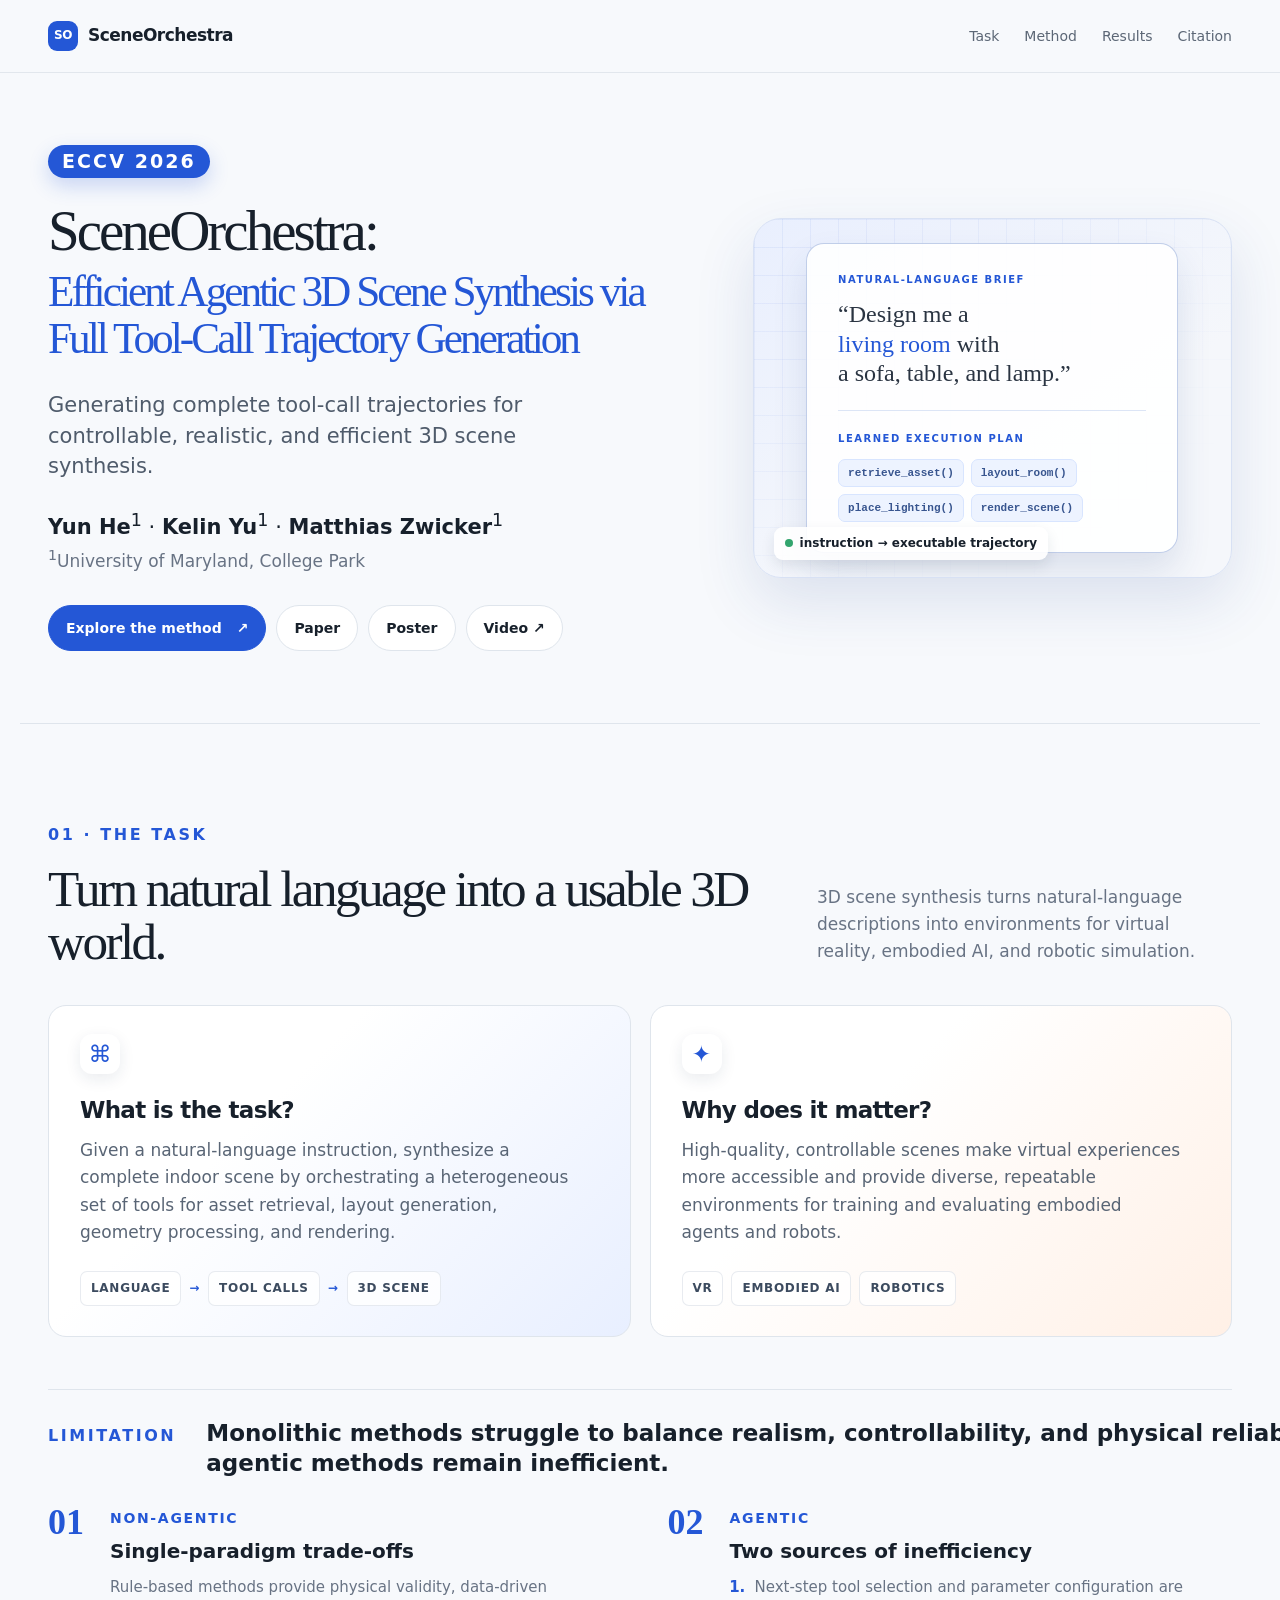
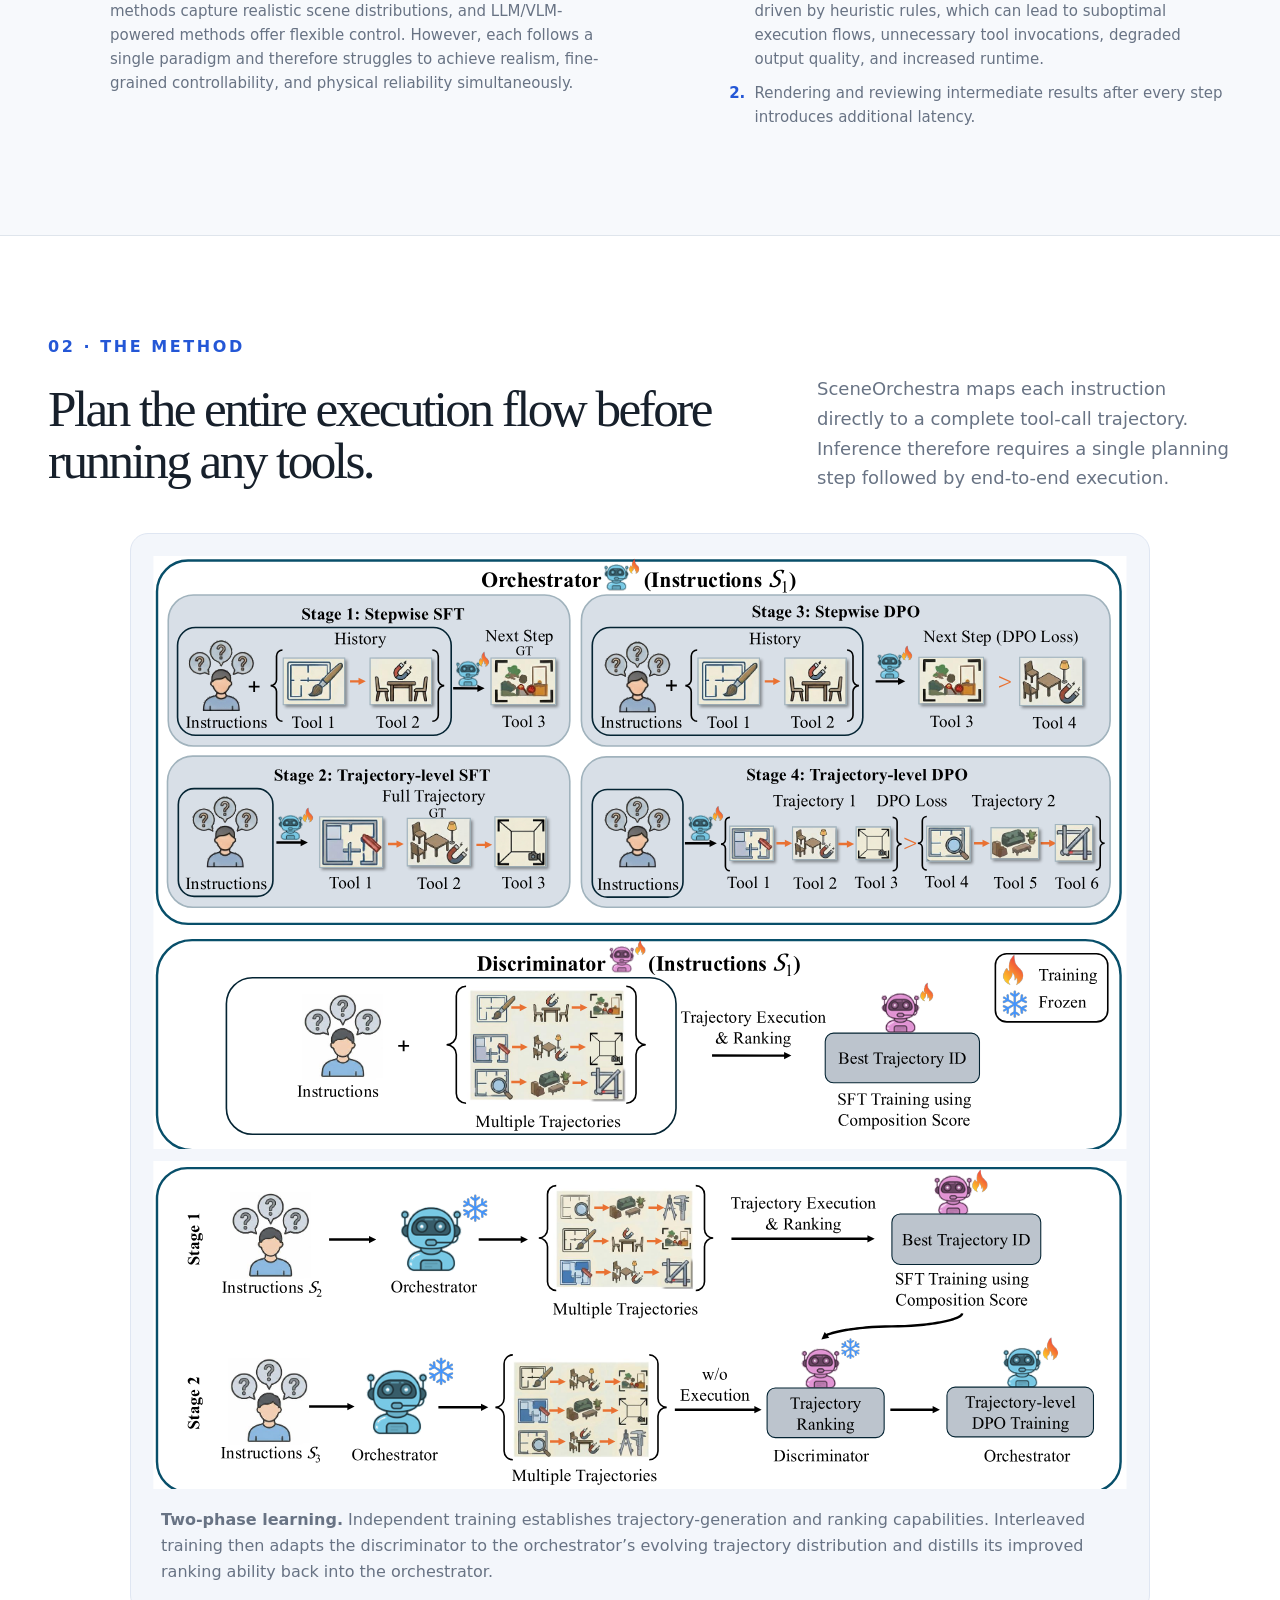
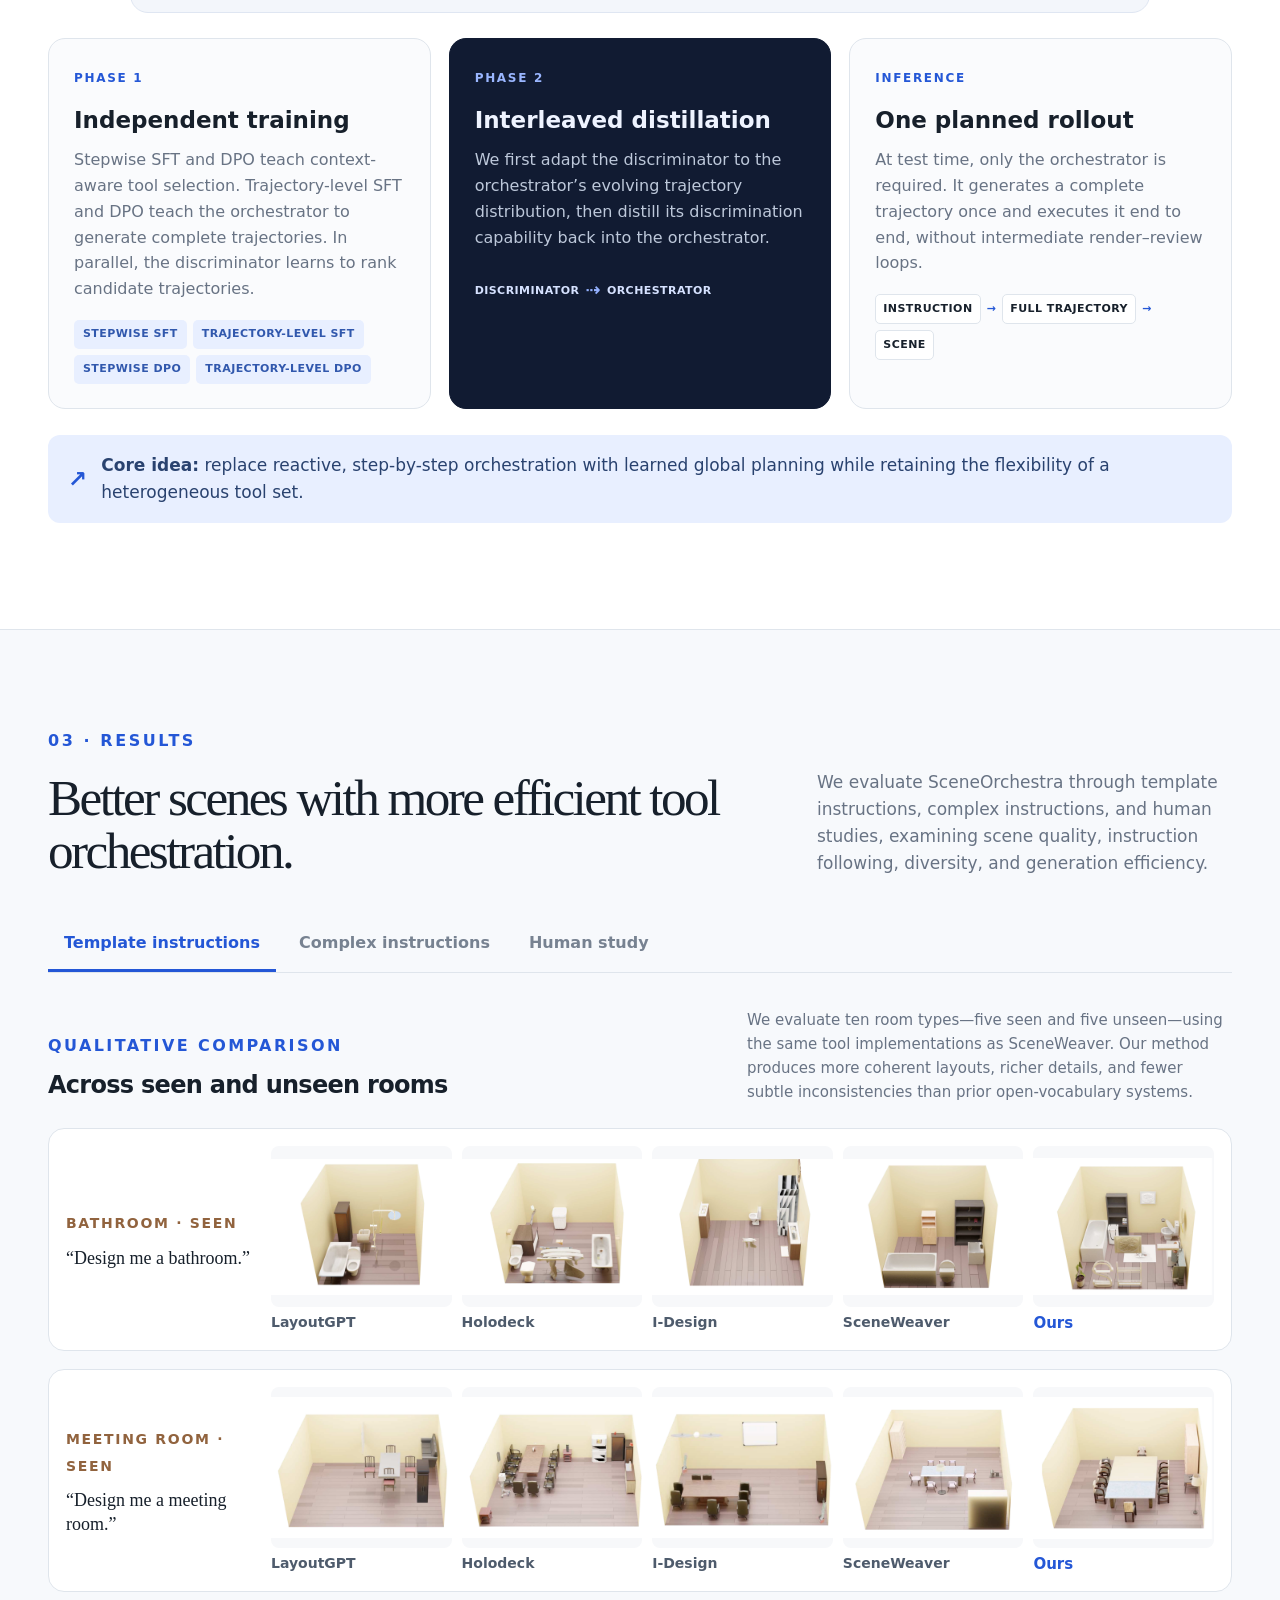
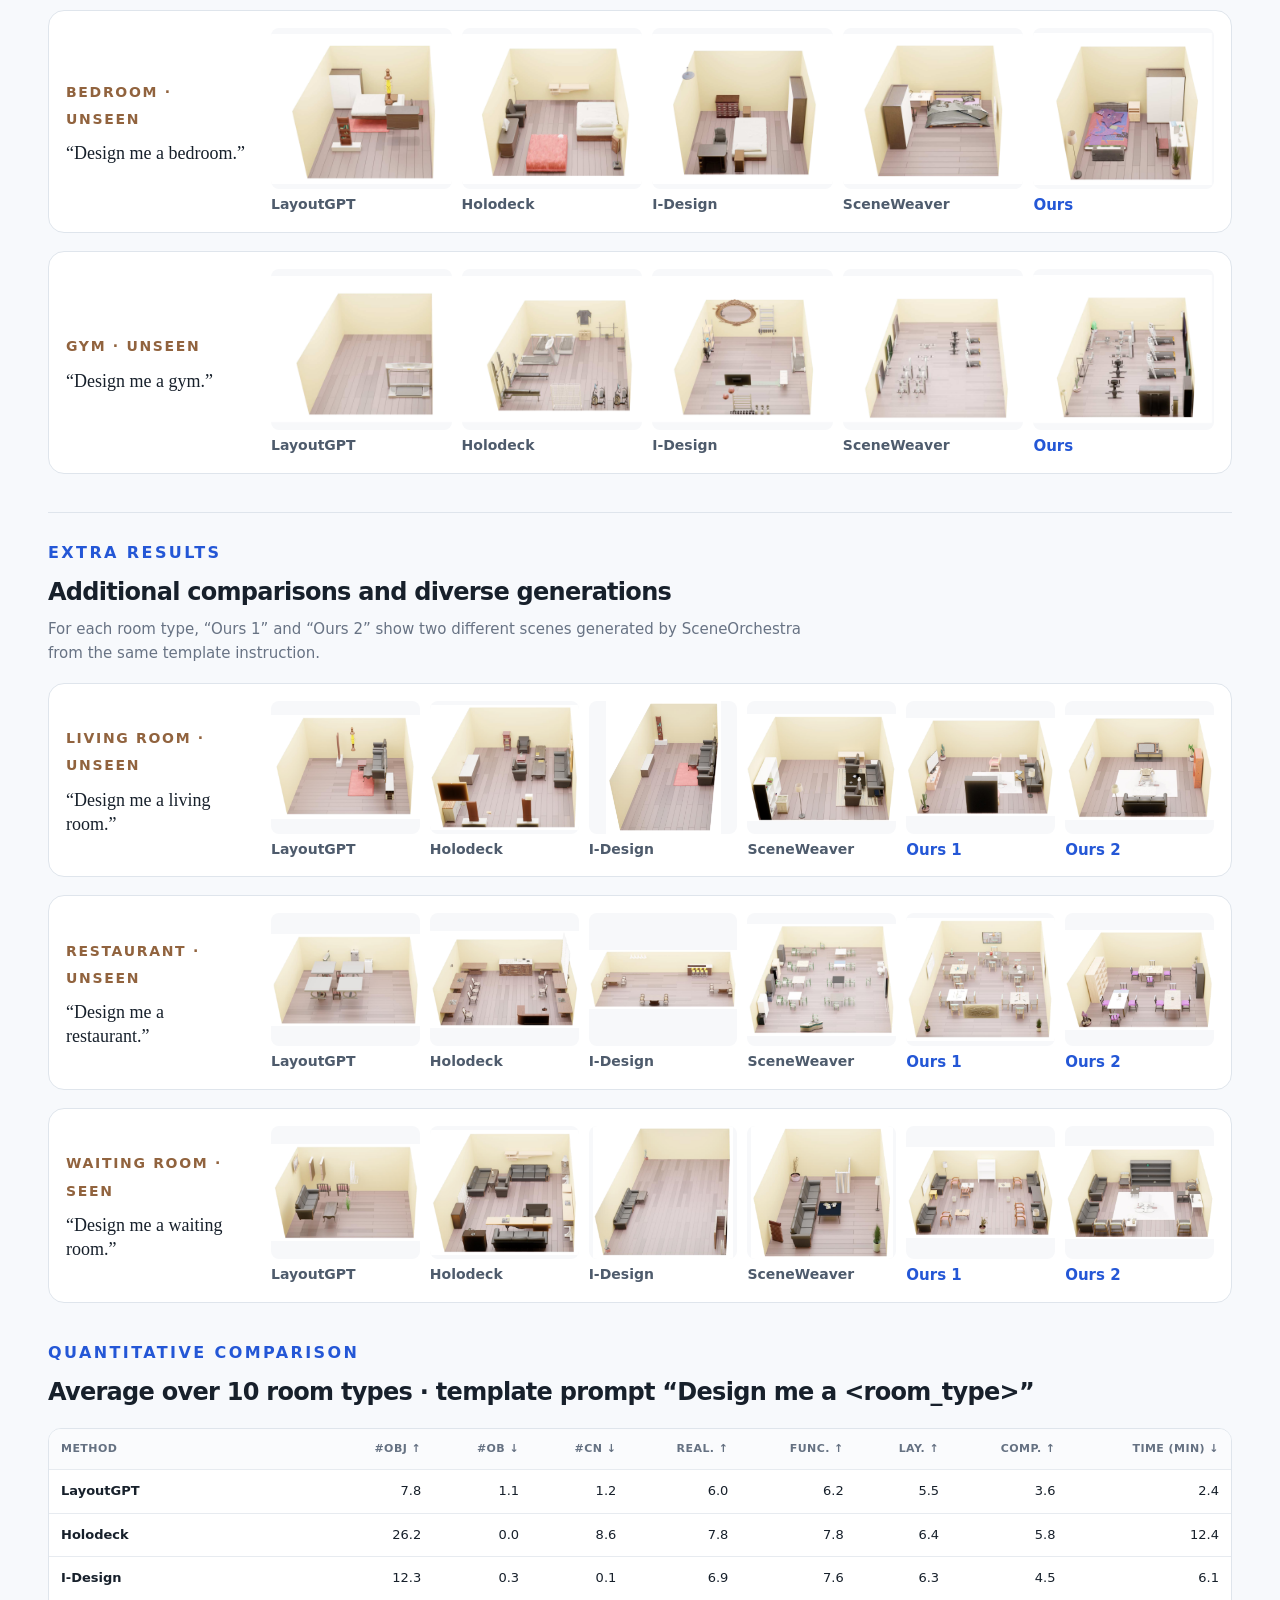
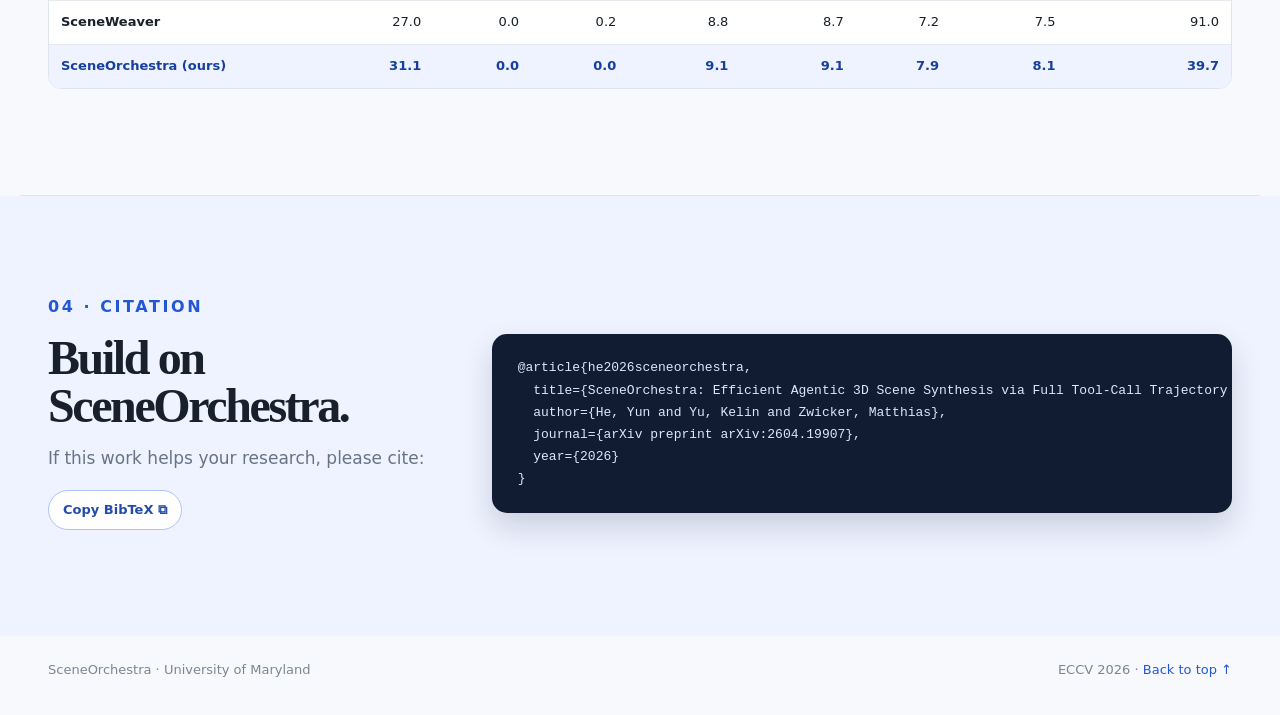
==== index.html @ dc022bf7 "Refresh poster link cache" ====
<!doctype html>
<html lang="en">
<head>
  <meta charset="utf-8">
  <meta name="viewport" content="width=device-width, initial-scale=1">
  <meta name="description" content="SceneOrchestra: Efficient Agentic 3D Scene Synthesis via Full Tool-Call Trajectory Generation">
  <title>SceneOrchestra · ECCV 2026</title>
  <link rel="stylesheet" href="styles.css?v=20260901-4">
</head>
<body>
  <header class="site-header">
    <div class="nav-wrap">
      <a class="brand" href="#top"><span class="brand-mark">SO</span><span>SceneOrchestra</span></a>
      <nav aria-label="Primary navigation">
        <a href="#task">Task</a><a href="#method">Method</a><a href="#results">Results</a><a href="#citation">Citation</a>
      </nav>
    </div>
  </header>

  <main id="top">
    <section class="hero section-shell">
      <div class="hero-copy">
        <p class="eyebrow conference-label">ECCV 2026</p>
        <h1><span>SceneOrchestra:</span><br><em>Efficient Agentic 3D Scene Synthesis via Full Tool-Call Trajectory Generation</em></h1>
        <p class="hero-sub">Generating complete tool-call trajectories for controllable, realistic, and efficient 3D scene synthesis.</p>
        <p class="authors"><strong>Yun He</strong><sup>1</sup> · <strong>Kelin Yu</strong><sup>1</sup> · <strong>Matthias Zwicker</strong><sup>1</sup></p>
        <p class="affiliation"><sup>1</sup>University of Maryland, College Park</p>
        <div class="hero-actions"><a class="button primary" href="#method">Explore the method <span>↗</span></a><a class="button ghost" href="https://arxiv.org/abs/2604.19907" target="_blank" rel="noreferrer">Paper</a><a class="button ghost" href="poster.pdf?v=20260901-2" target="_blank" rel="noreferrer">Poster</a><a class="button ghost" href="https://www.youtube.com/watch?v=nPEjesP1ikw" target="_blank" rel="noreferrer">Video ↗</a></div>
      </div>
      <div class="hero-art" aria-label="Natural-language instruction becomes a tool-call plan">
        <div class="hero-grid"></div>
        <div class="concept-board"><div class="concept-label">NATURAL-LANGUAGE BRIEF</div><div class="concept-prompt">“Design me a<br><strong>living room</strong> with<br>a sofa, table, and lamp.”</div><div class="concept-divider"></div><div class="concept-label">LEARNED EXECUTION PLAN</div><div class="concept-calls"><span>retrieve_asset()</span><span>layout_room()</span><span>place_lighting()</span><span>render_scene()</span></div></div>
        <div class="hero-tag"><span class="dot"></span>instruction → executable trajectory</div>
      </div>
    </section>

    <section id="task" class="section-shell section task-section">
      <div class="section-kicker">01 · THE TASK</div>
      <div class="section-heading"><h2>Turn natural language into a usable 3D world.</h2><p>3D scene synthesis turns natural-language descriptions into environments for virtual reality, embodied AI, and robotic simulation.</p></div>
      <div class="task-grid">
        <article class="task-card accent-blue"><div class="icon tile-icon">⌘</div><h3>What is the task?</h3><p>Given a natural-language instruction, synthesize a complete indoor scene by orchestrating a heterogeneous set of tools for asset retrieval, layout generation, geometry processing, and rendering.</p><div class="mini-flow"><span>language</span><b>→</b><span>tool calls</span><b>→</b><span>3D scene</span></div></article>
        <article class="task-card accent-peach"><div class="icon tile-icon">✦</div><h3>Why does it matter?</h3><p>High-quality, controllable scenes make virtual experiences more accessible and provide diverse, repeatable environments for training and evaluating embodied agents and robots.</p><div class="impact-row"><span>VR</span><span>Embodied AI</span><span>Robotics</span></div></article>
      </div>
      <div class="limitation-block"><div class="limitation-title"><span class="section-kicker">LIMITATION</span><h3>Monolithic methods struggle to balance realism, controllability, and physical reliability;<br>agentic methods remain inefficient.</h3></div><div class="limitation-grid"><article><span class="num">01</span><div><span class="approach-label">NON-AGENTIC</span><h4>Single-paradigm trade-offs</h4><p>Rule-based methods provide physical validity, data-driven methods capture realistic scene distributions, and LLM/VLM-powered methods offer flexible control. However, each follows a single paradigm and therefore struggles to achieve realism, fine-grained controllability, and physical reliability simultaneously.</p></div></article><article><span class="num">02</span><div><span class="approach-label">AGENTIC</span><h4>Two sources of inefficiency</h4><ol class="agentic-points"><li>Next-step tool selection and parameter configuration are driven by heuristic rules, which can lead to suboptimal execution flows, unnecessary tool invocations, degraded output quality, and increased runtime.</li><li>Rendering and reviewing intermediate results after every step introduces additional latency.</li></ol></div></article></div></div>
    </section>

    <section id="method" class="section-shell section method-section">
      <div class="section-kicker">02 · THE METHOD</div>
      <div class="section-heading split"><div><h2>Plan the entire execution flow before running any tools.</h2></div><p>SceneOrchestra maps each instruction directly to a complete tool-call trajectory. Inference therefore requires a single planning step followed by end-to-end execution.</p></div>
      <figure class="wide-figure method-figure"><div class="method-visual-stack"><img src="assets/pipeline_p1.svg" alt="SceneOrchestra independent training phase" class="zoomable"><img src="assets/pipeline_p2.svg" alt="SceneOrchestra interleaved training phase" class="zoomable"></div><figcaption><strong>Two-phase learning.</strong> Independent training establishes trajectory-generation and ranking capabilities. Interleaved training then adapts the discriminator to the orchestrator’s evolving trajectory distribution and distills its improved ranking ability back into the orchestrator.</figcaption></figure>
      <div class="method-cards"><article><span class="phase-label">PHASE 1</span><h3>Independent training</h3><p>Stepwise SFT and DPO teach context-aware tool selection. Trajectory-level SFT and DPO teach the orchestrator to generate complete trajectories. In parallel, the discriminator learns to rank candidate trajectories.</p><div class="chip-row"><span>Stepwise SFT</span><span>Trajectory-level SFT</span><span>Stepwise DPO</span><span>Trajectory-level DPO</span></div></article><article class="dark-card"><span class="phase-label">PHASE 2</span><h3>Interleaved distillation</h3><p>We first adapt the discriminator to the orchestrator’s evolving trajectory distribution, then distill its discrimination capability back into the orchestrator.</p><div class="distill-line"><span>discriminator</span><b>⇢</b><span>orchestrator</span></div></article><article><span class="phase-label">INFERENCE</span><h3>One planned rollout</h3><p>At test time, only the orchestrator is required. It generates a complete trajectory once and executes it end to end, without intermediate render–review loops.</p><div class="inference-strip"><span>instruction</span><b>→</b><span>full trajectory</span><b>→</b><span>scene</span></div></article></div>
      <div class="method-callout"><span class="callout-symbol">↗</span><p><strong>Core idea:</strong> replace reactive, step-by-step orchestration with learned global planning while retaining the flexibility of a heterogeneous tool set.</p></div>
    </section>

    <section id="results" class="section-shell section results-section">
      <div class="section-kicker">03 · RESULTS</div>
      <div class="section-heading split"><div><h2>Better scenes with more efficient tool orchestration.</h2></div><p>We evaluate SceneOrchestra through template instructions, complex instructions, and human studies, examining scene quality, instruction following, diversity, and generation efficiency.</p></div>
      <div class="tabs" role="tablist" aria-label="Result views"><button class="tab active" role="tab" aria-selected="true" aria-controls="template-panel" data-panel="template-panel">Template instructions</button><button class="tab" role="tab" aria-selected="false" aria-controls="complex-panel" data-panel="complex-panel">Complex instructions</button><button class="tab" role="tab" aria-selected="false" aria-controls="human-panel" data-panel="human-panel">Human study</button></div>
      <div id="template-panel" class="tab-panel active" role="tabpanel">
        <div class="result-intro"><div><span class="result-label">QUALITATIVE COMPARISON</span><h3>Across seen and unseen rooms</h3></div><p>We evaluate ten room types—five seen and five unseen—using the same tool implementations as SceneWeaver. Our method produces more coherent layouts, richer details, and fewer subtle inconsistencies than prior open-vocabulary systems.</p></div>
        <div class="template-scenes">
          <article class="template-scene-row"><div class="template-scene-meta"><span class="room-tag">BATHROOM · SEEN</span><p>“Design me a bathroom.”</p></div><div class="template-method-grid"><figure><img src="assets/template_bathroom_layoutgpt.png" alt="LayoutGPT bathroom" class="zoomable"><figcaption>LayoutGPT</figcaption></figure><figure><img src="assets/template_bathroom_holodeck.png" alt="Holodeck bathroom" class="zoomable"><figcaption>Holodeck</figcaption></figure><figure><img src="assets/template_bathroom_idesign.png" alt="I-Design bathroom" class="zoomable"><figcaption>I-Design</figcaption></figure><figure><img src="assets/template_bathroom_sceneweaver.png" alt="SceneWeaver bathroom" class="zoomable"><figcaption>SceneWeaver</figcaption></figure><figure class="ours-result"><img src="assets/template_bathroom_ours.png" alt="Our bathroom" class="zoomable"><figcaption><strong>Ours</strong></figcaption></figure></div></article>
          <article class="template-scene-row"><div class="template-scene-meta"><span class="room-tag">MEETING ROOM · SEEN</span><p>“Design me a meeting room.”</p></div><div class="template-method-grid"><figure><img src="assets/template_meeting_layoutgpt.png" alt="LayoutGPT meeting room" class="zoomable"><figcaption>LayoutGPT</figcaption></figure><figure><img src="assets/template_meeting_holodeck.png" alt="Holodeck meeting room" class="zoomable"><figcaption>Holodeck</figcaption></figure><figure><img src="assets/template_meeting_idesign.png" alt="I-Design meeting room" class="zoomable"><figcaption>I-Design</figcaption></figure><figure><img src="assets/template_meeting_sceneweaver.png" alt="SceneWeaver meeting room" class="zoomable"><figcaption>SceneWeaver</figcaption></figure><figure class="ours-result"><img src="assets/template_meeting_ours.png" alt="Our meeting room" class="zoomable"><figcaption><strong>Ours</strong></figcaption></figure></div></article>
          <article class="template-scene-row"><div class="template-scene-meta"><span class="room-tag">BEDROOM · UNSEEN</span><p>“Design me a bedroom.”</p></div><div class="template-method-grid"><figure><img src="assets/template_bedroom_layoutgpt.png" alt="LayoutGPT bedroom" class="zoomable"><figcaption>LayoutGPT</figcaption></figure><figure><img src="assets/template_bedroom_holodeck.png" alt="Holodeck bedroom" class="zoomable"><figcaption>Holodeck</figcaption></figure><figure><img src="assets/template_bedroom_idesign.png" alt="I-Design bedroom" class="zoomable"><figcaption>I-Design</figcaption></figure><figure><img src="assets/template_bedroom_sceneweaver.png" alt="SceneWeaver bedroom" class="zoomable"><figcaption>SceneWeaver</figcaption></figure><figure class="ours-result"><img src="assets/template_bedroom_ours.png" alt="Our bedroom" class="zoomable"><figcaption><strong>Ours</strong></figcaption></figure></div></article>
          <article class="template-scene-row"><div class="template-scene-meta"><span class="room-tag">GYM · UNSEEN</span><p>“Design me a gym.”</p></div><div class="template-method-grid"><figure><img src="assets/template_gym_layoutgpt.png" alt="LayoutGPT gym" class="zoomable"><figcaption>LayoutGPT</figcaption></figure><figure><img src="assets/template_gym_holodeck.png" alt="Holodeck gym" class="zoomable"><figcaption>Holodeck</figcaption></figure><figure><img src="assets/template_gym_idesign.png" alt="I-Design gym" class="zoomable"><figcaption>I-Design</figcaption></figure><figure><img src="assets/template_gym_sceneweaver.png" alt="SceneWeaver gym" class="zoomable"><figcaption>SceneWeaver</figcaption></figure><figure class="ours-result"><img src="assets/template_gym_ours.png" alt="Our gym" class="zoomable"><figcaption><strong>Ours</strong></figcaption></figure></div></article>
        </div>
        <div class="extra-results-head"><span class="result-label">EXTRA RESULTS</span><h3>Additional comparisons and diverse generations</h3><p>For each room type, “Ours 1” and “Ours 2” show two different scenes generated by SceneOrchestra from the same template instruction.</p></div>
        <div class="template-scenes extra-template-scenes">
          <article class="template-scene-row"><div class="template-scene-meta"><span class="room-tag">LIVING ROOM · UNSEEN</span><p>“Design me a living room.”</p></div><div class="template-method-grid six-results"><figure><img src="assets/template_living_layoutgpt.png" alt="LayoutGPT living room" class="zoomable"><figcaption>LayoutGPT</figcaption></figure><figure><img src="assets/template_living_holodeck.png" alt="Holodeck living room" class="zoomable"><figcaption>Holodeck</figcaption></figure><figure><img src="assets/template_living_idesign.png" alt="I-Design living room" class="zoomable"><figcaption>I-Design</figcaption></figure><figure><img src="assets/template_living_sceneweaver.png" alt="SceneWeaver living room" class="zoomable"><figcaption>SceneWeaver</figcaption></figure><figure class="ours-result"><img src="assets/template_living_ours1.png" alt="Our first living room" class="zoomable"><figcaption><strong>Ours 1</strong></figcaption></figure><figure class="ours-result"><img src="assets/template_living_ours2.png" alt="Our second living room" class="zoomable"><figcaption><strong>Ours 2</strong></figcaption></figure></div></article>
          <article class="template-scene-row"><div class="template-scene-meta"><span class="room-tag">RESTAURANT · UNSEEN</span><p>“Design me a restaurant.”</p></div><div class="template-method-grid six-results"><figure><img src="assets/template_restaurant_layoutgpt.png" alt="LayoutGPT restaurant" class="zoomable"><figcaption>LayoutGPT</figcaption></figure><figure><img src="assets/template_restaurant_holodeck.png" alt="Holodeck restaurant" class="zoomable"><figcaption>Holodeck</figcaption></figure><figure><img src="assets/template_restaurant_idesign.png" alt="I-Design restaurant" class="zoomable"><figcaption>I-Design</figcaption></figure><figure><img src="assets/template_restaurant_sceneweaver.png" alt="SceneWeaver restaurant" class="zoomable"><figcaption>SceneWeaver</figcaption></figure><figure class="ours-result"><img src="assets/template_restaurant_ours1.png" alt="Our first restaurant" class="zoomable"><figcaption><strong>Ours 1</strong></figcaption></figure><figure class="ours-result"><img src="assets/template_restaurant_ours2.png" alt="Our second restaurant" class="zoomable"><figcaption><strong>Ours 2</strong></figcaption></figure></div></article>
          <article class="template-scene-row"><div class="template-scene-meta"><span class="room-tag">WAITING ROOM · SEEN</span><p>“Design me a waiting room.”</p></div><div class="template-method-grid six-results"><figure><img src="assets/template_waiting_layoutgpt.png" alt="LayoutGPT waiting room" class="zoomable"><figcaption>LayoutGPT</figcaption></figure><figure><img src="assets/template_waiting_holodeck.png" alt="Holodeck waiting room" class="zoomable"><figcaption>Holodeck</figcaption></figure><figure><img src="assets/template_waiting_idesign.png" alt="I-Design waiting room" class="zoomable"><figcaption>I-Design</figcaption></figure><figure><img src="assets/template_waiting_sceneweaver.png" alt="SceneWeaver waiting room" class="zoomable"><figcaption>SceneWeaver</figcaption></figure><figure class="ours-result"><img src="assets/template_waiting_ours1.png" alt="Our first waiting room" class="zoomable"><figcaption><strong>Ours 1</strong></figcaption></figure><figure class="ours-result"><img src="assets/template_waiting_ours2.png" alt="Our second waiting room" class="zoomable"><figcaption><strong>Ours 2</strong></figcaption></figure></div></article>
        </div>
        <div class="metric-head"><span class="result-label">QUANTITATIVE COMPARISON</span><h3>Average over 10 room types · template prompt “Design me a &lt;room_type&gt;”</h3></div>
        <div class="table-wrap"><table><thead><tr><th>Method</th><th>#Obj ↑</th><th>#OB ↓</th><th>#CN ↓</th><th>Real. ↑</th><th>Func. ↑</th><th>Lay. ↑</th><th>Comp. ↑</th><th>Time (min) ↓</th></tr></thead><tbody><tr><td>LayoutGPT</td><td>7.8</td><td>1.1</td><td>1.2</td><td>6.0</td><td>6.2</td><td>5.5</td><td>3.6</td><td>2.4</td></tr><tr><td>Holodeck</td><td>26.2</td><td>0.0</td><td>8.6</td><td>7.8</td><td>7.8</td><td>6.4</td><td>5.8</td><td>12.4</td></tr><tr><td>I-Design</td><td>12.3</td><td>0.3</td><td>0.1</td><td>6.9</td><td>7.6</td><td>6.3</td><td>4.5</td><td>6.1</td></tr><tr><td>SceneWeaver</td><td>27.0</td><td>0.0</td><td>0.2</td><td>8.8</td><td>8.7</td><td>7.2</td><td>7.5</td><td>91.0</td></tr><tr class="ours"><td>SceneOrchestra (ours)</td><td>31.1</td><td>0.0</td><td>0.0</td><td>9.1</td><td>9.1</td><td>7.9</td><td>8.1</td><td>39.7</td></tr></tbody></table></div>
      </div>
      <div id="complex-panel" class="tab-panel" role="tabpanel" hidden>
        <div class="result-intro"><div><span class="result-label">COMPLEX INSTRUCTIONS</span><h3>Fine-grained control over objects and spatial relationships</h3></div><p>We evaluate 70 instructions for unseen room types, each specifying object counts, positions, spatial relationships, and layout constraints. Each row pairs the complete instruction with outputs from SceneWeaver and Ours.</p></div>
        <div class="complex-grid">
          <article class="complex-card complex-wide"><div class="prompt"><span class="room-tag">MEETING ROOM</span><p>“Generate a meeting room with a rectangular conference table at the center, surrounded by multiple chairs. Place a tall cabinet, a small side table, and a potted plant along the back wall.”</p></div><div class="pair"><figure><img src="assets/complex_meeting_sw.svg" alt="SceneWeaver meeting room" class="zoomable"><figcaption>SceneWeaver</figcaption></figure><figure><img src="assets/complex_meeting_ours.svg" alt="Our meeting room" class="zoomable"><figcaption><strong>Ours</strong></figcaption></figure></div></article>
          <article class="complex-card complex-wide"><div class="prompt"><span class="room-tag">GARAGE</span><p>“Design a garage with a car parked at the center, two bicycles leaning against the back wall, and a workbench along the side wall.”</p></div><div class="pair"><figure><img src="assets/complex_garage_sw.svg" alt="SceneWeaver garage" class="zoomable"><figcaption>SceneWeaver</figcaption></figure><figure><img src="assets/complex_garage_ours.svg" alt="Our garage" class="zoomable"><figcaption><strong>Ours</strong></figcaption></figure></div></article>
          <article class="complex-card complex-wide"><div class="prompt"><span class="room-tag">LAUNDRY ROOM</span><p>“Create a laundry room with two front-loading washing machines side by side against the back wall, a countertop with a folding area directly opposite, and a drying rack with hanging garments in the corner.”</p></div><div class="pair"><figure><img src="assets/complex_laundry_sw.svg" alt="SceneWeaver laundry room" class="zoomable"><figcaption>SceneWeaver</figcaption></figure><figure><img src="assets/complex_laundry_ours.svg" alt="Our laundry room" class="zoomable"><figcaption><strong>Ours</strong></figcaption></figure></div></article>
          <article class="complex-card complex-wide"><div class="prompt"><span class="room-tag">BATHROOM</span><p>“Create a compact bathroom with a shower stall in the corner. Add a toilet, a sink with a small vanity and towel rack, and a bath mat on the floor.”</p></div><div class="pair"><figure><img src="assets/complex_bathroom_sw.svg" alt="SceneWeaver bathroom" class="zoomable"><figcaption>SceneWeaver</figcaption></figure><figure><img src="assets/complex_bathroom_ours.svg" alt="Our bathroom" class="zoomable"><figcaption><strong>Ours</strong></figcaption></figure></div></article>
          <article class="complex-card complex-wide"><div class="prompt"><span class="room-tag">HOME OFFICE</span><p>“Design a home office with a desk and a computer monitor as the central workspace, paired with a chair. Add shelving units with books and small decorative items for storage and decoration.”</p></div><div class="pair"><figure><img src="assets/complex_office_sw.svg" alt="SceneWeaver home office" class="zoomable"><figcaption>SceneWeaver</figcaption></figure><figure><img src="assets/complex_office_ours.svg" alt="Our home office" class="zoomable"><figcaption><strong>Ours</strong></figcaption></figure></div></article>
          <article class="complex-card complex-wide"><div class="prompt"><span class="room-tag">NURSERY</span><p>“Generate a nursery room with a baby bed and a small changing table for infant care. Add a rocking chair and a storage cabinet stocked with toys and baby supplies.”</p></div><div class="pair"><figure><img src="assets/complex_nursery_sw.svg" alt="SceneWeaver nursery" class="zoomable"><figcaption>SceneWeaver</figcaption></figure><figure><img src="assets/complex_nursery_ours.svg" alt="Our nursery" class="zoomable"><figcaption><strong>Ours</strong></figcaption></figure></div></article>
          <article class="complex-card complex-wide"><div class="prompt"><span class="room-tag">OPEN-PLAN LIVING ROOM</span><p>“Generate an open-plan living room with a dining table surrounded by chairs on one side and a sofa with decorative pillows on the other. Include additional storage furniture such as a sideboard and a storage cabinet to complete the space.”</p></div><div class="pair"><figure><img src="assets/complex_living_sw.svg" alt="SceneWeaver open-plan living room" class="zoomable"><figcaption>SceneWeaver</figcaption></figure><figure><img src="assets/complex_living_ours.svg" alt="Our open-plan living room" class="zoomable"><figcaption><strong>Ours</strong></figcaption></figure></div></article>
          <article class="complex-card complex-wide"><div class="prompt"><span class="room-tag">GAME ROOM</span><p>“Create a game room with a foosball table at the center, two bean bag chairs for casual seating, and an arcade machine against the wall.”</p></div><div class="pair"><figure><img src="assets/complex_game_sw.svg" alt="SceneWeaver game room" class="zoomable"><figcaption>SceneWeaver</figcaption></figure><figure><img src="assets/complex_game_ours.svg" alt="Our game room" class="zoomable"><figcaption><strong>Ours</strong></figcaption></figure></div></article>
          <article class="complex-card complex-wide"><div class="prompt"><span class="room-tag">MEDICAL EXAMINATION ROOM</span><p>“Design a medical examination room with an exam table at the center and a rolling stool beside it. Include a sink and a glass-door medical cabinet.”</p></div><div class="pair"><figure><img src="assets/complex_medical_sw.svg" alt="SceneWeaver medical examination room" class="zoomable"><figcaption>SceneWeaver</figcaption></figure><figure><img src="assets/complex_medical_ours.svg" alt="Our medical examination room" class="zoomable"><figcaption><strong>Ours</strong></figcaption></figure></div></article>
          <article class="complex-card complex-wide"><div class="prompt"><span class="room-tag">STUDIO APARTMENT</span><p>“Generate a studio apartment that combines a sleeping area and a small living/dining area in one open space. Include a bed, a sofa, a small dining table with chairs, and add a storage cabinet for everyday use.”</p></div><div class="pair"><figure><img src="assets/complex_studio_sw.svg" alt="SceneWeaver studio apartment" class="zoomable"><figcaption>SceneWeaver</figcaption></figure><figure><img src="assets/complex_studio_ours.svg" alt="Our studio apartment" class="zoomable"><figcaption><strong>Ours</strong></figcaption></figure></div></article>
        </div>
        <div class="complex-metric"><div><span class="result-label">COMPLEX-SET AVERAGE</span><h3>SceneOrchestra consistently outperforms SceneWeaver under detailed constraints.</h3></div><div class="table-wrap"><table><thead><tr><th>Method</th><th>#Obj ↑</th><th>#OB ↓</th><th>#CN ↓</th><th>Real. ↑</th><th>Func. ↑</th><th>Lay. ↑</th><th>Comp. ↑</th><th>Time ↓</th></tr></thead><tbody><tr><td>SceneWeaver</td><td>24.3</td><td>0.2</td><td>0.4</td><td>8.2</td><td>7.6</td><td>6.7</td><td>7.3</td><td>82.6</td></tr><tr class="ours"><td>SceneOrchestra (ours)</td><td>27.6</td><td>0.1</td><td>0.2</td><td>8.6</td><td>8.3</td><td>7.2</td><td>7.7</td><td>46.9</td></tr></tbody></table></div></div>
      </div>
      <div id="human-panel" class="tab-panel" role="tabpanel" hidden>
        <div class="result-intro"><div><span class="result-label">HUMAN EVALUATION</span><h3>Human judgments support the automatic evaluation</h3></div><p>Sixteen participants rated 30 scenes on a 1–10 scale. In a separate pairwise study, 18 participants compared SceneOrchestra with each baseline in terms of overall preference and scene diversity.</p></div>
        <div class="human-grid"><div class="table-wrap"><h4>Human rating · 1–10 scale</h4><table><thead><tr><th>Method</th><th>Real.</th><th>Func.</th><th>Lay.</th><th>Comp.</th></tr></thead><tbody><tr><td>LayoutGPT</td><td>3.01</td><td>2.97</td><td>2.84</td><td>3.25</td></tr><tr><td>Holodeck</td><td>5.57</td><td>5.78</td><td>5.29</td><td>5.88</td></tr><tr><td>I-Design</td><td>4.73</td><td>4.98</td><td>4.33</td><td>4.64</td></tr><tr><td>SceneWeaver</td><td>6.72</td><td>6.83</td><td>6.41</td><td>6.57</td></tr><tr class="ours"><td>SceneOrchestra</td><td>7.60</td><td>7.99</td><td>7.46</td><td>7.76</td></tr></tbody></table></div><div class="table-wrap"><h4>Pairwise study · preference / diversity</h4><table><thead><tr><th>Compared with</th><th>Preference</th><th>Diversity</th></tr></thead><tbody><tr><td>LayoutGPT</td><td>100%</td><td>100%</td></tr><tr><td>Holodeck</td><td>84.4%</td><td>88.9%</td></tr><tr><td>I-Design</td><td>95.6%</td><td>96.6%</td></tr><tr><td>SceneWeaver</td><td>76.7%</td><td>80.8%</td></tr></tbody></table></div></div>
        <div class="human-note"><span class="callout-symbol">✓</span><p><strong>Takeaway:</strong> people preferred SceneOrchestra’s scenes and found them more diverse in the vast majority of pairwise comparisons.</p></div>
      </div>
    </section>

    <section id="citation" class="section-shell section citation-section">
      <div class="section-kicker">04 · CITATION</div><div class="citation-layout"><div><h2>Build on SceneOrchestra.</h2><p>If this work helps your research, please cite:</p><button class="copy-button" id="copyCitation">Copy BibTeX <span>⧉</span></button><span class="copy-status" aria-live="polite"></span></div><pre id="citationText"><code>@article{he2026sceneorchestra,
  title={SceneOrchestra: Efficient Agentic 3D Scene Synthesis via Full Tool-Call Trajectory Generation},
  author={He, Yun and Yu, Kelin and Zwicker, Matthias},
  journal={arXiv preprint arXiv:2604.19907},
  year={2026}
}</code></pre></div>
    </section>
  </main>
  <footer><div>SceneOrchestra · University of Maryland</div><div>ECCV 2026 · <a href="#top">Back to top ↑</a></div></footer>
  <div class="lightbox" id="lightbox" aria-hidden="true"><button class="lightbox-close" aria-label="Close image">×</button><img src="" alt="Expanded visualization"></div>
  <script src="script.js"></script>
</body>
</html>
---- styles.css ----
:root{--ink:#17202b;--muted:#687384;--line:#dfe5ec;--paper:#f7f9fc;--white:#fff;--blue:#2457d6;--blue2:#e8efff;--peach:#fff0e6;--navy:#111b32;--serif:Georgia,'Times New Roman',serif;--sans:Inter,ui-sans-serif,system-ui,-apple-system,BlinkMacSystemFont,'Segoe UI',sans-serif}
*{box-sizing:border-box}html{scroll-behavior:smooth}body{margin:0;color:var(--ink);background:var(--paper);font-family:var(--sans);font-size:17px;line-height:1.6}a{color:inherit;text-decoration:none}
.site-header{position:sticky;top:0;z-index:20;background:rgba(247,249,252,.94);backdrop-filter:blur(16px);border-bottom:1px solid rgba(223,229,236,.9)}.nav-wrap{max-width:1240px;margin:auto;height:72px;padding:0 28px;display:flex;align-items:center;gap:32px}.brand{display:flex;align-items:center;gap:10px;font-weight:800;letter-spacing:-.03em}.brand-mark{display:grid;place-items:center;width:30px;height:30px;border-radius:9px;background:var(--blue);color:#fff;font-size:12px}.nav-wrap nav{display:flex;gap:25px;margin-left:auto;color:#5c6776;font-size:14px}.nav-wrap nav a:hover{color:var(--blue)}.header-logos{display:flex;align-items:center;gap:15px;margin-left:20px}.header-logos img:first-child{width:74px;height:auto}.header-logos img:last-child{width:30px;height:30px}
.section-shell{max-width:1240px;margin:auto;padding-left:28px;padding-right:28px}.hero{min-height:600px;display:grid;grid-template-columns:1fr 1.15fr;gap:56px;align-items:center;padding-top:72px;padding-bottom:72px}.eyebrow,.section-kicker,.result-label,.phase-label,.room-tag{font-size:12px;font-weight:800;letter-spacing:.14em;text-transform:uppercase;color:var(--blue)}h1,h2,h3,h4,p{margin-top:0}h1{font-family:var(--serif);font-size:clamp(54px,6vw,88px);line-height:.98;letter-spacing:-.065em;font-weight:500;margin:16px 0 27px}h1 em{color:var(--blue);font-style:normal}.hero-sub{max-width:520px;font-size:21px;color:#4f5b6b;line-height:1.45;margin-bottom:26px}.authors{font-size:17px;margin-bottom:0}.affiliation{font-size:14px;color:var(--muted);margin:2px 0 30px}.hero-actions{display:flex;gap:10px;flex-wrap:wrap}.button{display:inline-flex;align-items:center;gap:15px;border-radius:999px;padding:11px 17px;font-size:14px;font-weight:750;border:1px solid var(--line)}.button.primary{background:var(--blue);color:#fff;border-color:var(--blue)}.button.primary:hover{background:#1b46b6}.button.ghost{background:#fff}.hero-art{position:relative;min-height:360px;display:grid;place-items:center;background:linear-gradient(145deg,#e9effe 0%,#f5f7fb 65%);border:1px solid #d8e1f4;border-radius:28px;overflow:hidden;box-shadow:0 24px 60px rgba(37,72,147,.13)}.hero-grid{position:absolute;inset:0;background-image:linear-gradient(rgba(36,87,214,.07) 1px,transparent 1px),linear-gradient(90deg,rgba(36,87,214,.07) 1px,transparent 1px);background-size:28px 28px;mask-image:linear-gradient(to bottom right,#000,transparent 82%)}.concept-board{position:relative;width:min(78%,440px);padding:28px 31px 30px;border-radius:18px;background:rgba(255,255,255,.9);border:1px solid rgba(143,166,216,.55);box-shadow:0 18px 35px rgba(33,64,130,.12)}.concept-label{font-size:10px;font-weight:800;letter-spacing:.15em;color:var(--blue)}.concept-prompt{font-family:var(--serif);font-size:24px;line-height:1.22;margin:12px 0 22px;color:#2a3442}.concept-prompt strong{color:var(--blue);font-weight:500}.concept-divider{height:1px;background:#dce5f6;margin-bottom:20px}.concept-calls{display:flex;flex-wrap:wrap;gap:7px;margin-top:12px}.concept-calls span{font:700 11px ui-monospace,SFMono-Regular,Menlo,monospace;color:#38558f;padding:7px 9px;border-radius:7px;background:#edf3ff;border:1px solid #d8e5ff}.hero-tag{position:absolute;bottom:17px;left:20px;padding:7px 11px;border-radius:9px;background:rgba(255,255,255,.9);font-size:12px;font-weight:700;box-shadow:0 6px 14px rgba(31,45,70,.1)}.dot{width:8px;height:8px;background:#33a56e;display:inline-block;border-radius:50%;margin-right:7px}
.section{padding-top:98px;padding-bottom:106px}.section-kicker{margin-bottom:15px}.section-heading{display:flex;align-items:end;justify-content:space-between;gap:55px;margin-bottom:37px}.section-heading h2{font-family:var(--serif);font-size:clamp(39px,4vw,61px);font-weight:500;line-height:1.03;letter-spacing:-.05em;margin:0;max-width:760px}.section-heading>p{max-width:415px;color:var(--muted);margin-bottom:3px}.section-heading.split{align-items:center}.task-section{border-top:1px solid var(--line)}.task-grid{display:grid;grid-template-columns:1fr 1fr;gap:19px;margin-bottom:52px}.task-card{padding:28px 31px 30px;border-radius:18px;border:1px solid var(--line);background:#fff}.task-card.accent-blue{background:linear-gradient(135deg,#fff 35%,var(--blue2))}.task-card.accent-peach{background:linear-gradient(135deg,#fff 35%,var(--peach))}.icon.tile-icon{width:40px;height:40px;display:grid;place-items:center;border-radius:12px;background:#fff;color:var(--blue);font-size:23px;box-shadow:0 5px 16px rgba(25,45,83,.09);margin-bottom:18px}.task-card h3{font-size:23px;margin-bottom:8px;letter-spacing:-.03em}.task-card p{color:#596575;max-width:500px}.mini-flow,.impact-row{display:flex;gap:8px;align-items:center;color:#3c4b5f;font-size:12px;font-weight:800;text-transform:uppercase;letter-spacing:.06em;margin-top:25px}.mini-flow span,.impact-row span{padding:7px 10px;border-radius:7px;background:rgba(255,255,255,.8);border:1px solid rgba(110,130,160,.16)}.mini-flow b{color:var(--blue)}.limitation-block{border-top:1px solid var(--line);padding-top:29px}.limitation-title{display:flex;align-items:baseline;justify-content:space-between;gap:30px;margin-bottom:26px}.limitation-title h3{font-size:23px;margin:0}.limitation-grid{display:grid;grid-template-columns:1fr 1fr;gap:55px}.limitation-grid article{display:grid;grid-template-columns:44px 1fr;gap:18px}.num{font-family:var(--serif);font-size:28px;color:var(--blue);line-height:1}.limitation-grid h4{font-size:18px;margin-bottom:4px}.limitation-grid p{font-size:15px;color:var(--muted);margin:0;max-width:490px}
.method-section{background:#fff;max-width:none;padding-left:max(28px,calc((100% - 1184px)/2));padding-right:max(28px,calc((100% - 1184px)/2));border-top:1px solid var(--line);border-bottom:1px solid var(--line)}.wide-figure{margin:0}.method-figure{padding:18px;background:#f3f6fb;border:1px solid #dfe6f2;border-radius:18px}.wide-figure img{display:block;width:100%;height:auto}.wide-figure figcaption{font-size:13px;color:var(--muted);margin:14px 5px 1px;line-height:1.5}.method-cards{display:grid;grid-template-columns:repeat(3,1fr);gap:18px;margin-top:25px}.method-cards article{border:1px solid var(--line);border-radius:17px;padding:24px 25px;background:#fafbfd;min-height:220px}.method-cards .dark-card{background:var(--navy);color:#eef3ff;border-color:var(--navy)}.phase-label{font-size:10px}.dark-card .phase-label{color:#9ab6ff}.method-cards h3{font-size:21px;margin:12px 0 8px}.method-cards p{font-size:14px;color:var(--muted);margin-bottom:18px}.dark-card p{color:#bdc8da}.chip-row,.distill-line,.inference-strip{display:flex;gap:6px;align-items:center;flex-wrap:wrap;font-size:11px;font-weight:800;letter-spacing:.04em;text-transform:uppercase}.chip-row span{padding:5px 7px;background:var(--blue2);border-radius:5px;color:#3158ad}.distill-line{color:#d6e2ff;margin-top:26px}.distill-line b{color:#94b1ff;font-size:18px}.inference-strip span{padding:5px 7px;border:1px solid var(--line);border-radius:5px;background:#fff}.inference-strip b{color:var(--blue)}.method-callout,.human-note{display:flex;gap:14px;align-items:center;margin-top:26px;padding:17px 20px;background:var(--blue2);border-radius:12px;color:#29426f}.method-callout p,.human-note p{margin:0;font-size:15px}.callout-symbol{font-size:23px;color:var(--blue);font-weight:800}
.results-section{border-bottom:1px solid var(--line)}.tabs{display:flex;gap:7px;border-bottom:1px solid var(--line);margin-bottom:35px}.tab{appearance:none;background:none;border:0;padding:12px 16px 14px;font:inherit;font-size:14px;font-weight:800;color:#778291;cursor:pointer;border-bottom:3px solid transparent}.tab.active{color:var(--blue);border-bottom-color:var(--blue)}.tab-panel[hidden]{display:none}.result-intro{display:flex;justify-content:space-between;gap:40px;align-items:end;margin-bottom:24px}.result-intro h3,.metric-head h3{font-size:24px;margin:7px 0 0;letter-spacing:-.03em}.result-intro p{max-width:485px;color:var(--muted);margin:0;font-size:15px}.results-section .wide-figure{border:1px solid var(--line);border-radius:18px;padding:14px;background:#fff}.metric-head{margin:36px 0 17px}.table-wrap{overflow-x:auto;border:1px solid var(--line);border-radius:13px;background:#fff}.table-wrap table{border-collapse:collapse;width:100%;min-width:730px;font-size:13px;text-align:right}.table-wrap th,.table-wrap td{padding:11px 12px;border-bottom:1px solid #e7ebf0;white-space:nowrap}.table-wrap th{font-size:11px;letter-spacing:.04em;color:#657182;text-transform:uppercase;background:#fafbfd}.table-wrap th:first-child,.table-wrap td:first-child{text-align:left;font-weight:700}.table-wrap tr:last-child td{border-bottom:0}.table-wrap .ours td{font-weight:800;color:#173f9d;background:#eef3ff}.complex-grid{display:grid;grid-template-columns:1fr 1fr;gap:20px}.complex-card{background:#fff;border:1px solid var(--line);border-radius:16px;padding:17px}.prompt{min-height:150px}.room-tag{font-size:10px;color:#91633e}.prompt p{font-family:var(--serif);font-size:17px;line-height:1.35;margin:9px 0 15px;color:#303b4c}.pair{display:grid;grid-template-columns:1fr 1fr;gap:10px}.pair figure{margin:0}.pair img{display:block;width:100%;height:auto;aspect-ratio:1.28;object-fit:contain;background:#f5f7fa;border-radius:9px}.pair figcaption{font-size:11px;color:var(--muted);margin-top:5px}.complex-metric{margin-top:35px;padding-top:24px;border-top:1px solid var(--line);display:grid;grid-template-columns:.65fr 1.35fr;gap:25px;align-items:start}.complex-metric h3{font-size:22px;line-height:1.2;margin:7px 0 0}.human-grid{display:grid;grid-template-columns:1fr 1fr;gap:20px}.human-grid h4{padding:15px 17px 0;margin:0;font-size:16px}.human-grid .table-wrap{padding-bottom:5px}.human-note{margin-top:22px}
.citation-section{background:#eef3ff;max-width:none;padding-left:max(28px,calc((100% - 1184px)/2));padding-right:max(28px,calc((100% - 1184px)/2))}.citation-layout{display:grid;grid-template-columns:.7fr 1.3fr;gap:45px;align-items:start}.citation-layout h2{font-family:var(--serif);font-size:48px;line-height:1;margin:0 0 15px;letter-spacing:-.05em}.citation-layout p{color:var(--muted)}pre{margin:0;background:var(--navy);color:#dce7ff;border-radius:15px;padding:23px 26px;overflow:auto;font:13px/1.7 ui-monospace,SFMono-Regular,Menlo,monospace;box-shadow:0 14px 30px rgba(17,27,50,.16)}.copy-button{border:1px solid #adc3fa;color:#234caa;background:#fff;border-radius:999px;padding:9px 14px;font:inherit;font-size:13px;font-weight:800;cursor:pointer}.copy-button:hover{background:#f8fbff}.copy-status{font-size:12px;color:#398262;margin-left:9px}footer{max-width:1240px;margin:auto;padding:24px 28px 34px;display:flex;justify-content:space-between;color:#7b8694;font-size:13px}footer a{color:var(--blue)}.zoomable{cursor:zoom-in}.lightbox{position:fixed;inset:0;z-index:50;background:rgba(8,14,28,.88);display:none;place-items:center;padding:40px}.lightbox.open{display:grid}.lightbox img{max-width:95vw;max-height:90vh;object-fit:contain;background:#fff;border-radius:8px;box-shadow:0 15px 60px rgba(0,0,0,.35)}.lightbox-close{position:absolute;top:15px;right:25px;border:0;background:none;color:#fff;font-size:42px;cursor:pointer;font-weight:200}
@media(max-width:900px){body{font-size:16px}.hero{grid-template-columns:1fr;gap:32px;padding-top:52px}.hero-art{min-height:250px}.section{padding-top:70px;padding-bottom:75px}.section-heading,.section-heading.split,.result-intro{display:block}.section-heading>p,.result-intro p{margin-top:18px}.method-cards,.complex-metric,.citation-layout{grid-template-columns:1fr}.complex-grid,.human-grid,.task-grid,.limitation-grid{grid-template-columns:1fr}.limitation-title{display:block}.limitation-title h3{margin-top:9px}.header-logos{margin-left:auto}.nav-wrap nav{display:none}}
@media(max-width:560px){.nav-wrap{height:60px;padding:0 17px}.header-logos img:first-child{width:62px}.section-shell,.method-section,.citation-section{padding-left:17px;padding-right:17px}.hero{padding-top:38px}.hero-copy h1{font-size:52px}.hero-sub{font-size:18px}.hero-actions{flex-wrap:wrap}.tabs{overflow-x:auto}.tab{white-space:nowrap;padding-left:9px;padding-right:9px}.complex-card{padding:12px}.prompt{min-height:0}.pair{gap:7px}.table-wrap table{font-size:12px}.citation-layout h2{font-size:39px}footer{padding-left:17px;padding-right:17px;display:block}footer div+div{margin-top:6px}}
.section-kicker{font-size:16px;letter-spacing:.16em}.authors{font-size:21px;line-height:1.45}.affiliation{font-size:17px}.method-figure{max-width:1000px;margin-left:auto;margin-right:auto}.method-figure img{max-height:680px;object-fit:contain}.supplement-figure{max-width:900px;margin:30px auto 0}.supplement-figure img{max-height:540px;object-fit:contain}.chip-row span{font-size:10px;line-height:1.25}
@media(max-width:900px){.method-figure img{max-height:600px}.supplement-figure img{max-height:480px}}@media(max-width:560px){.section-kicker{font-size:14px}.authors{font-size:19px}.affiliation{font-size:15px}.method-figure img,.supplement-figure img{max-height:none}}
.conference-label{display:inline-flex;align-items:center;margin-bottom:14px;padding:7px 14px;border-radius:999px;background:var(--blue);color:#fff;font-size:19px;line-height:1;font-weight:900;letter-spacing:.11em;box-shadow:0 8px 20px rgba(36,87,214,.22)}.hero{grid-template-columns:1.15fr .85fr}.hero-copy h1{max-width:680px;font-size:clamp(42px,4.45vw,64px);line-height:1.02;letter-spacing:-.052em;margin-top:10px}.hero-copy h1 span{color:var(--ink)}.hero-copy h1 em{font-size:.76em;line-height:1.09;display:inline-block;margin-top:8px}.complex-wide{grid-column:1/-1;display:grid;grid-template-columns:.62fr 1.38fr;gap:24px;align-items:center}.complex-wide .prompt{min-height:0}.complex-wide .pair img{aspect-ratio:1.35}.complex-wide .prompt p{font-size:19px}
@media(max-width:900px){.hero{grid-template-columns:1fr}.hero-copy h1{max-width:760px}.complex-wide{grid-column:auto;display:block}.complex-wide .prompt{min-height:0}.complex-wide .prompt p{font-size:17px}}
@media(max-width:560px){.conference-label{font-size:16px}.hero-copy h1{font-size:40px}.hero-copy h1 em{font-size:.72em}}
.approach-label{display:inline-block;margin-bottom:5px;color:var(--blue);font-size:10px;font-weight:900;letter-spacing:.14em}.limitation-grid h4{margin-bottom:8px}
.method-figure{max-width:1080px}.method-figure img{width:auto;height:clamp(640px,62vw,760px);max-width:100%;max-height:none;margin:0 auto;object-fit:contain}@media(max-width:560px){.method-figure img{width:100%;height:auto}}
.limitation-grid .num{font-size:36px;font-weight:700}.approach-label{font-size:14px;line-height:1.2;letter-spacing:.12em;margin-bottom:8px}.limitation-grid h4{font-size:20px}.agentic-points{margin:0;padding-left:21px;color:var(--muted);font-size:15px}.agentic-points li{padding-left:4px}.agentic-points li+li{margin-top:10px}.agentic-points li::marker{color:var(--blue);font-weight:900}.combined-figure{overflow:hidden}.visual-stack{display:grid;gap:14px;background:#fff}.visual-stack img{display:block;width:100%;height:auto}.visual-stack img+img{padding-top:14px;border-top:1px solid var(--line)}
@media(max-width:560px){.limitation-grid .num{font-size:31px}.approach-label{font-size:12px}.limitation-grid h4{font-size:18px}.agentic-points{font-size:14px}.visual-stack{gap:8px}.visual-stack img+img{padding-top:8px}}
.method-section .section-heading>p{font-size:18px;line-height:1.65}.method-figure{max-width:1020px;padding:22px}.method-visual-stack{display:grid;gap:12px}.method-figure .method-visual-stack img{display:block;width:100%;height:auto;max-height:none;margin:0;object-fit:contain}.method-figure figcaption{font-size:16px;line-height:1.65;margin:18px 8px 4px}.method-cards h3{font-size:23px}.method-cards p{font-size:16px;line-height:1.62}.phase-label{font-size:12px}.method-callout p{font-size:17px;line-height:1.6}.chip-row span{font-size:11px;line-height:1.35;padding:7px 9px}
@media(max-width:560px){.method-section .section-heading>p{font-size:16px}.method-figure{padding:12px}.method-visual-stack{gap:7px}.method-figure figcaption{font-size:14px;margin:12px 3px 2px}.method-cards p{font-size:15px}.method-callout p{font-size:15px}}
.extra-results-head{margin:38px 0 18px;padding-top:26px;border-top:1px solid var(--line)}.extra-results-head h3{font-size:24px;letter-spacing:-.03em;margin:7px 0 5px}.extra-results-head p{max-width:760px;margin:0;color:var(--muted);font-size:15px}.extra-results-figure{margin-top:0}
.limitation-title h3{white-space:nowrap;line-height:1.28}@media(max-width:900px){.limitation-title h3{white-space:normal}}
.complex-grid{grid-template-columns:1fr;gap:18px}.complex-card.complex-wide{grid-column:auto}.complex-card .pair figcaption{margin-top:8px;font-size:17px;line-height:1.3;font-weight:700;color:#4e5b6c}.complex-card .pair figcaption strong{font-weight:900;color:var(--blue)}.complex-card .room-tag{font-size:12px}.complex-card.complex-wide .prompt p{font-size:18px;line-height:1.45}
@media(max-width:900px){.complex-card .pair figcaption{font-size:16px}.complex-card.complex-wide .prompt p{font-size:17px}}
.results-section .result-label{font-size:16px;letter-spacing:.15em}.results-section .room-tag{font-size:14px;letter-spacing:.12em}.results-section .tab{font-size:16px}.template-scenes{display:grid;gap:18px}.template-scene-row{display:grid;grid-template-columns:185px 1fr;gap:20px;align-items:center;padding:17px;background:#fff;border:1px solid var(--line);border-radius:16px}.template-scene-meta p{font-family:var(--serif);font-size:18px;line-height:1.35;margin:9px 0 0}.template-method-grid{display:grid;grid-template-columns:repeat(5,minmax(0,1fr));gap:10px}.template-method-grid.six-results{grid-template-columns:repeat(6,minmax(0,1fr))}.template-method-grid figure{min-width:0;margin:0}.template-method-grid img{display:block;width:100%;aspect-ratio:1.12;object-fit:contain;background:#f7f8fa;border-radius:8px}.template-method-grid figcaption{margin-top:7px;color:#4e5b6c;font-size:14px;font-weight:750;line-height:1.25}.template-method-grid .ours-result figcaption strong{color:var(--blue);font-size:15px;font-weight:900}.extra-template-scenes{margin-top:0}
@media(max-width:900px){.results-section .result-label{font-size:14px}.results-section .tab{font-size:15px}.template-scene-row{grid-template-columns:1fr}.template-method-grid,.template-method-grid.six-results{grid-template-columns:repeat(2,minmax(0,1fr))}.template-method-grid figcaption{font-size:15px}}
.human-grid{grid-template-columns:1.08fr .92fr}.human-grid .table-wrap{overflow-x:hidden}.human-grid table{min-width:0;table-layout:fixed}.human-grid .table-wrap:first-child th:first-child,.human-grid .table-wrap:first-child td:first-child{width:30%}.human-grid .table-wrap:last-child th:first-child,.human-grid .table-wrap:last-child td:first-child{width:42%}.human-grid .table-wrap th,.human-grid .table-wrap td{padding-left:9px;padding-right:9px}
@media(max-width:900px){.human-grid{grid-template-columns:1fr}}
@media(max-width:560px){.human-grid .table-wrap th,.human-grid .table-wrap td{padding-left:5px;padding-right:5px}.human-grid .table-wrap:first-child th:first-child,.human-grid .table-wrap:first-child td:first-child{width:32%}}
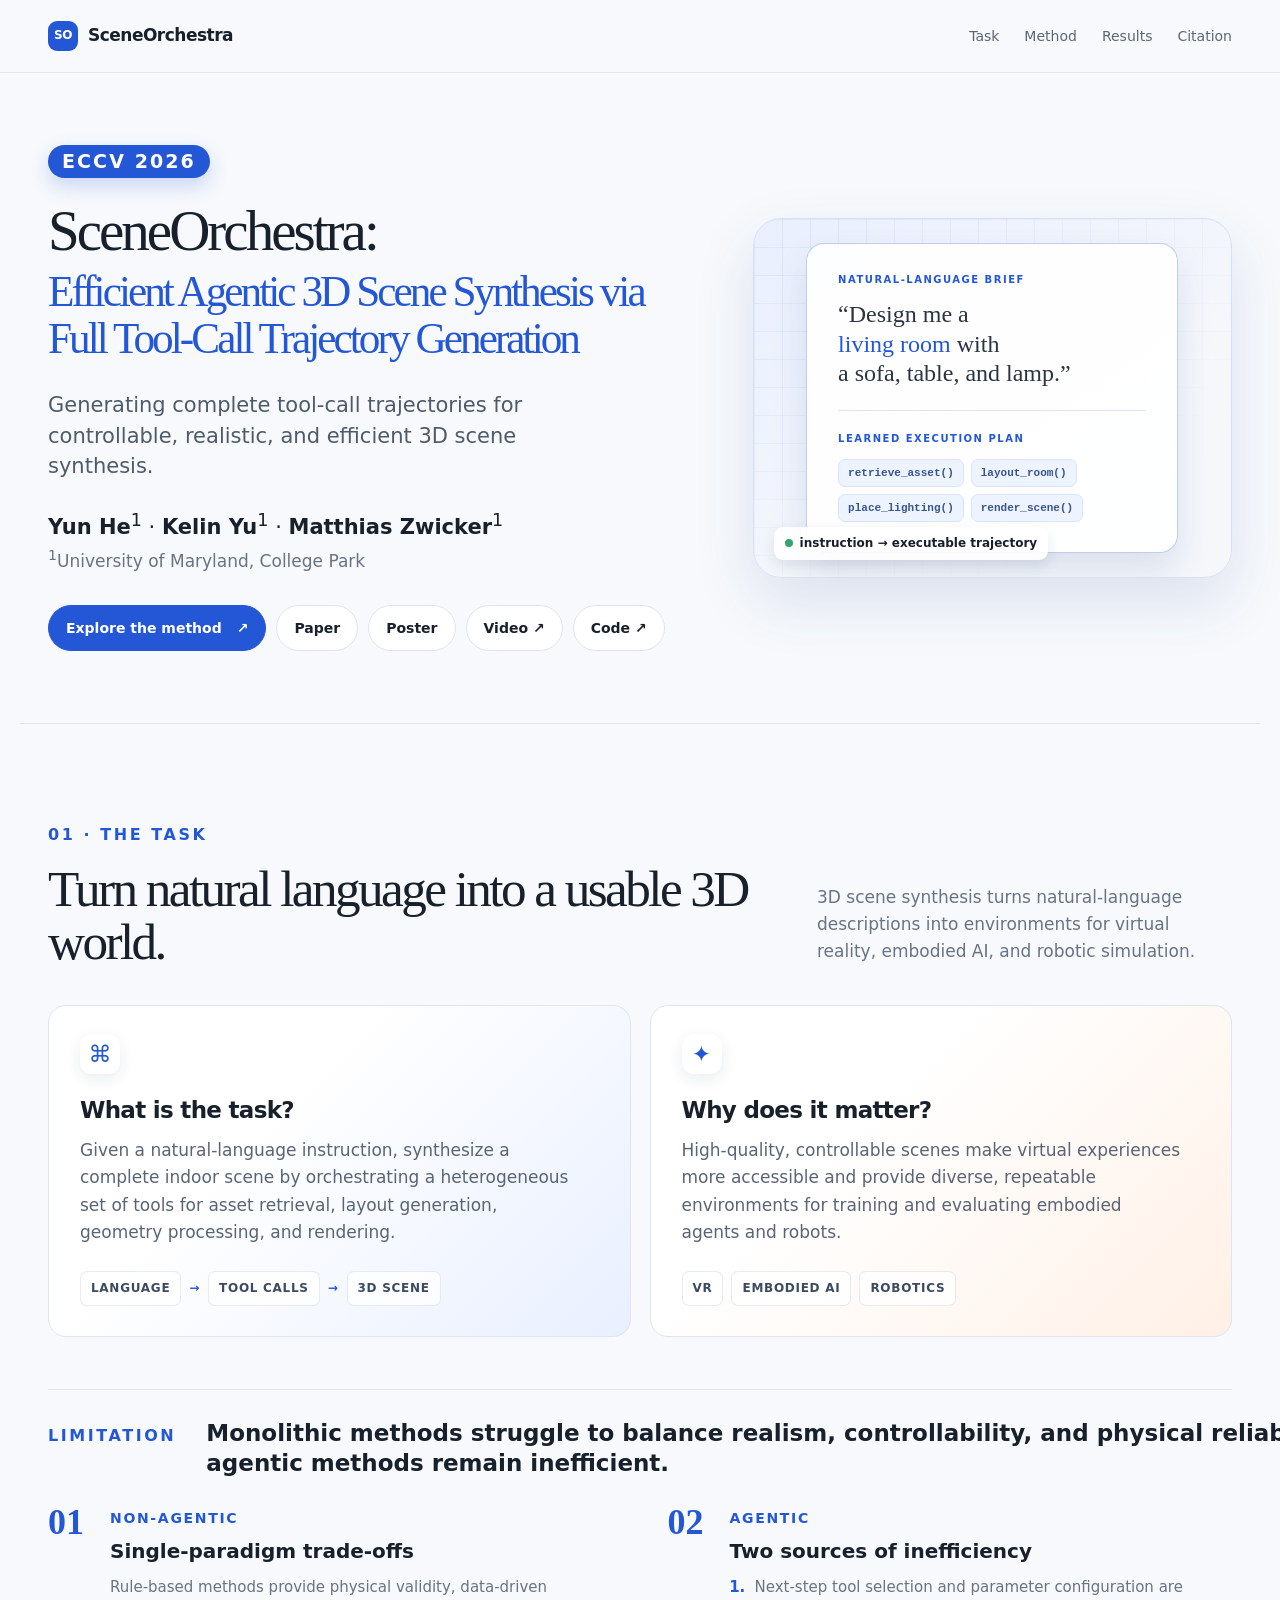
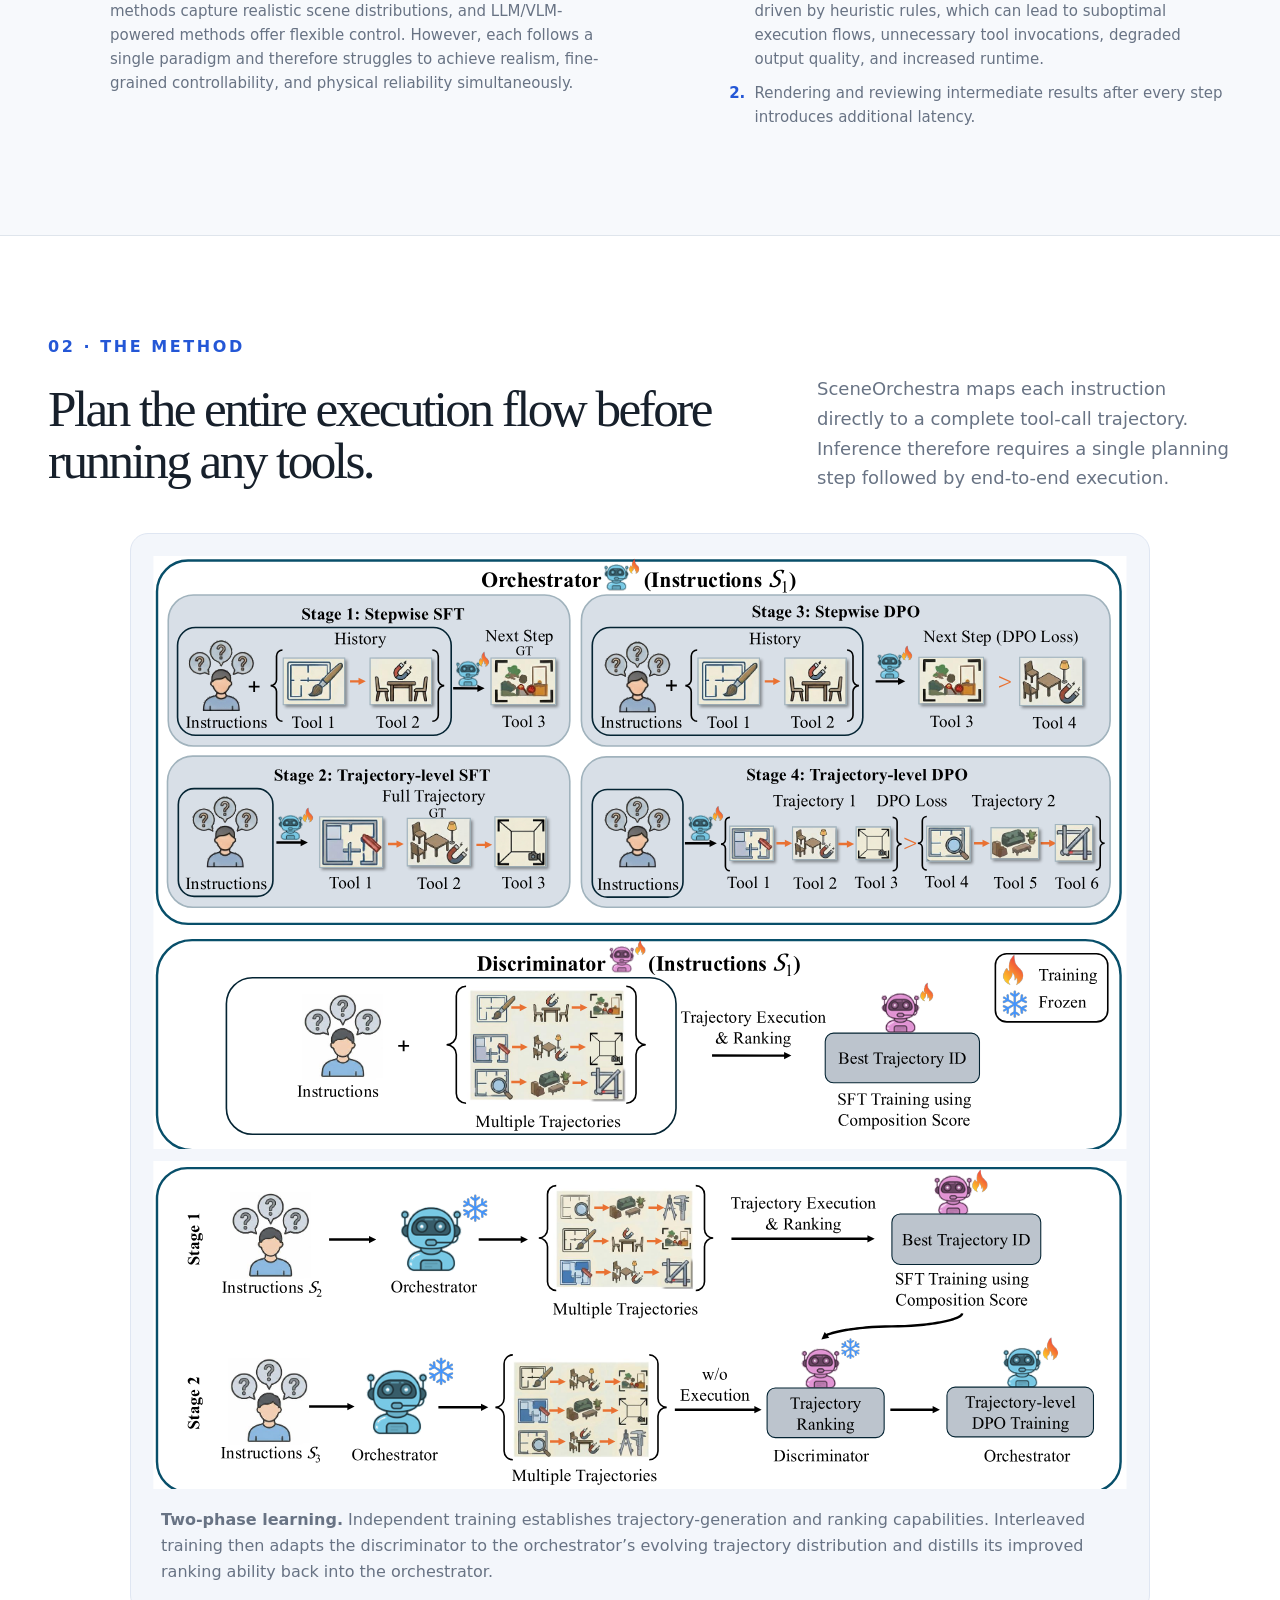
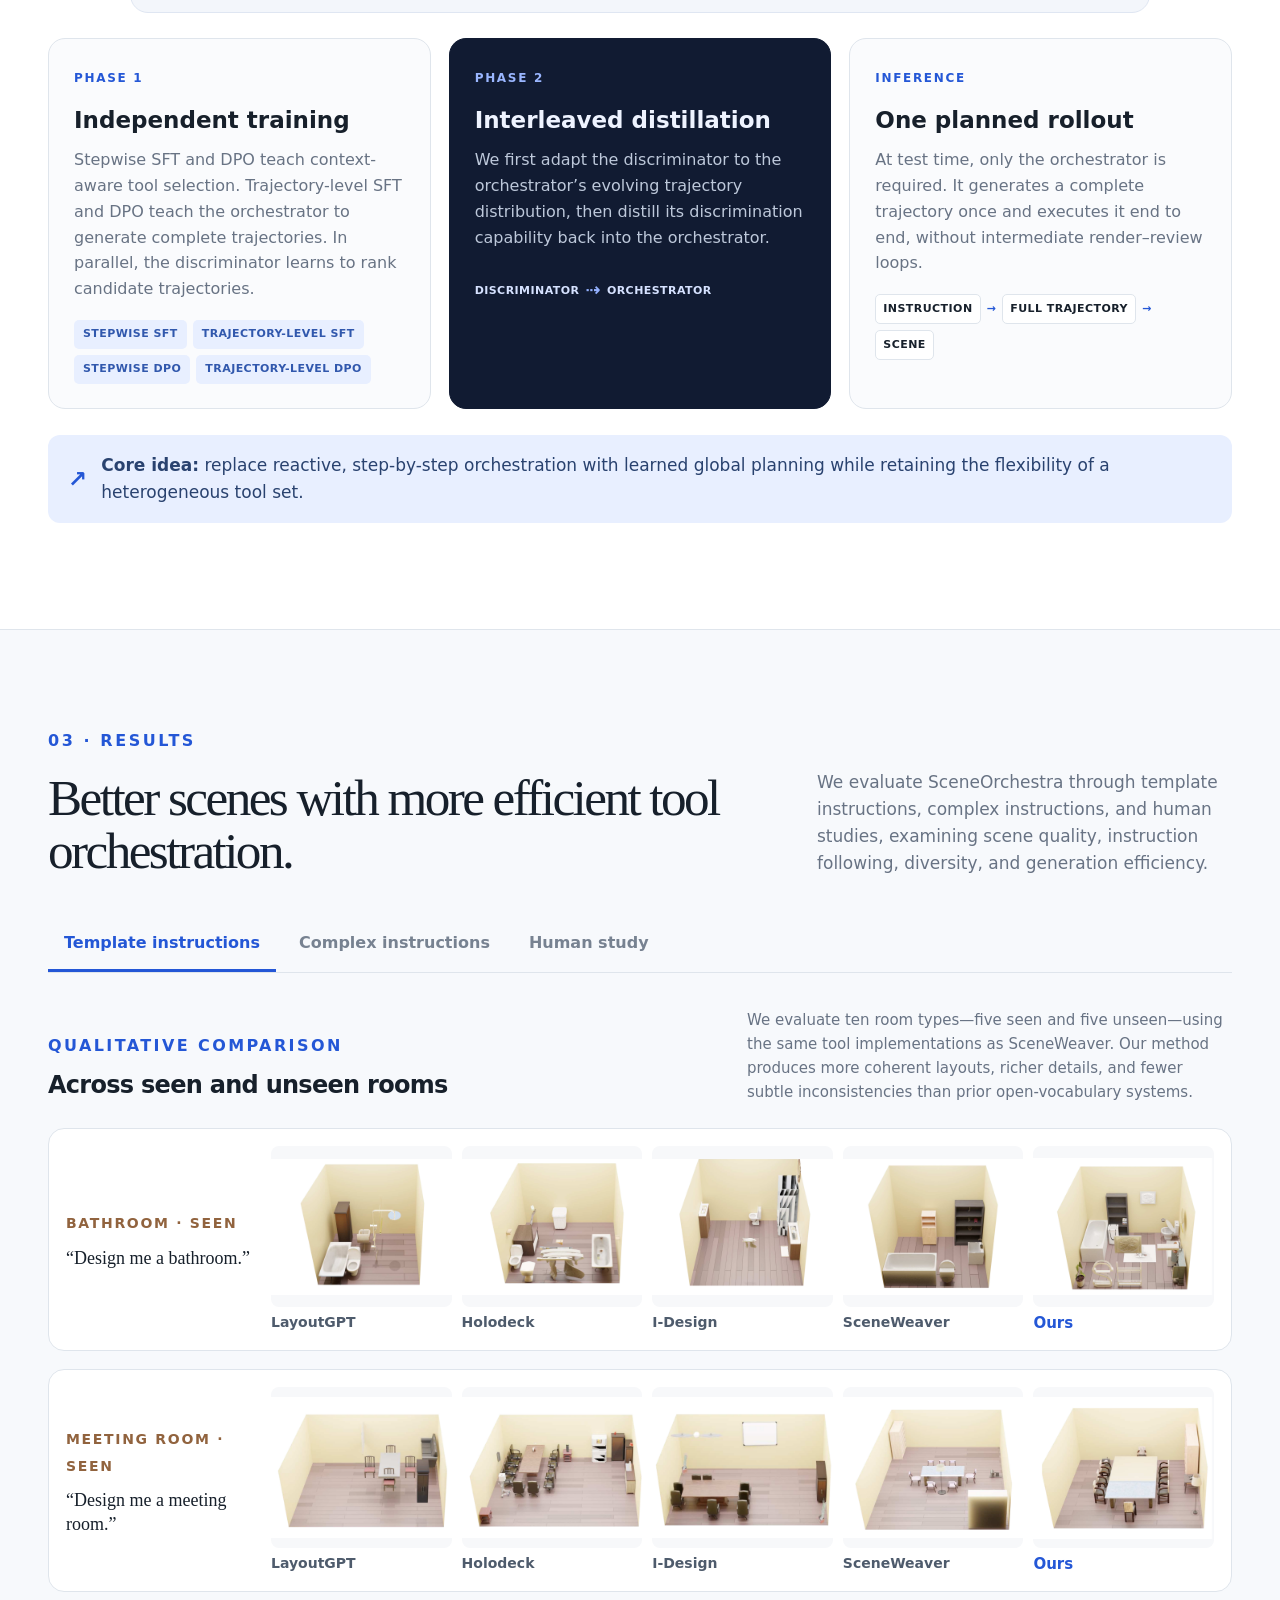
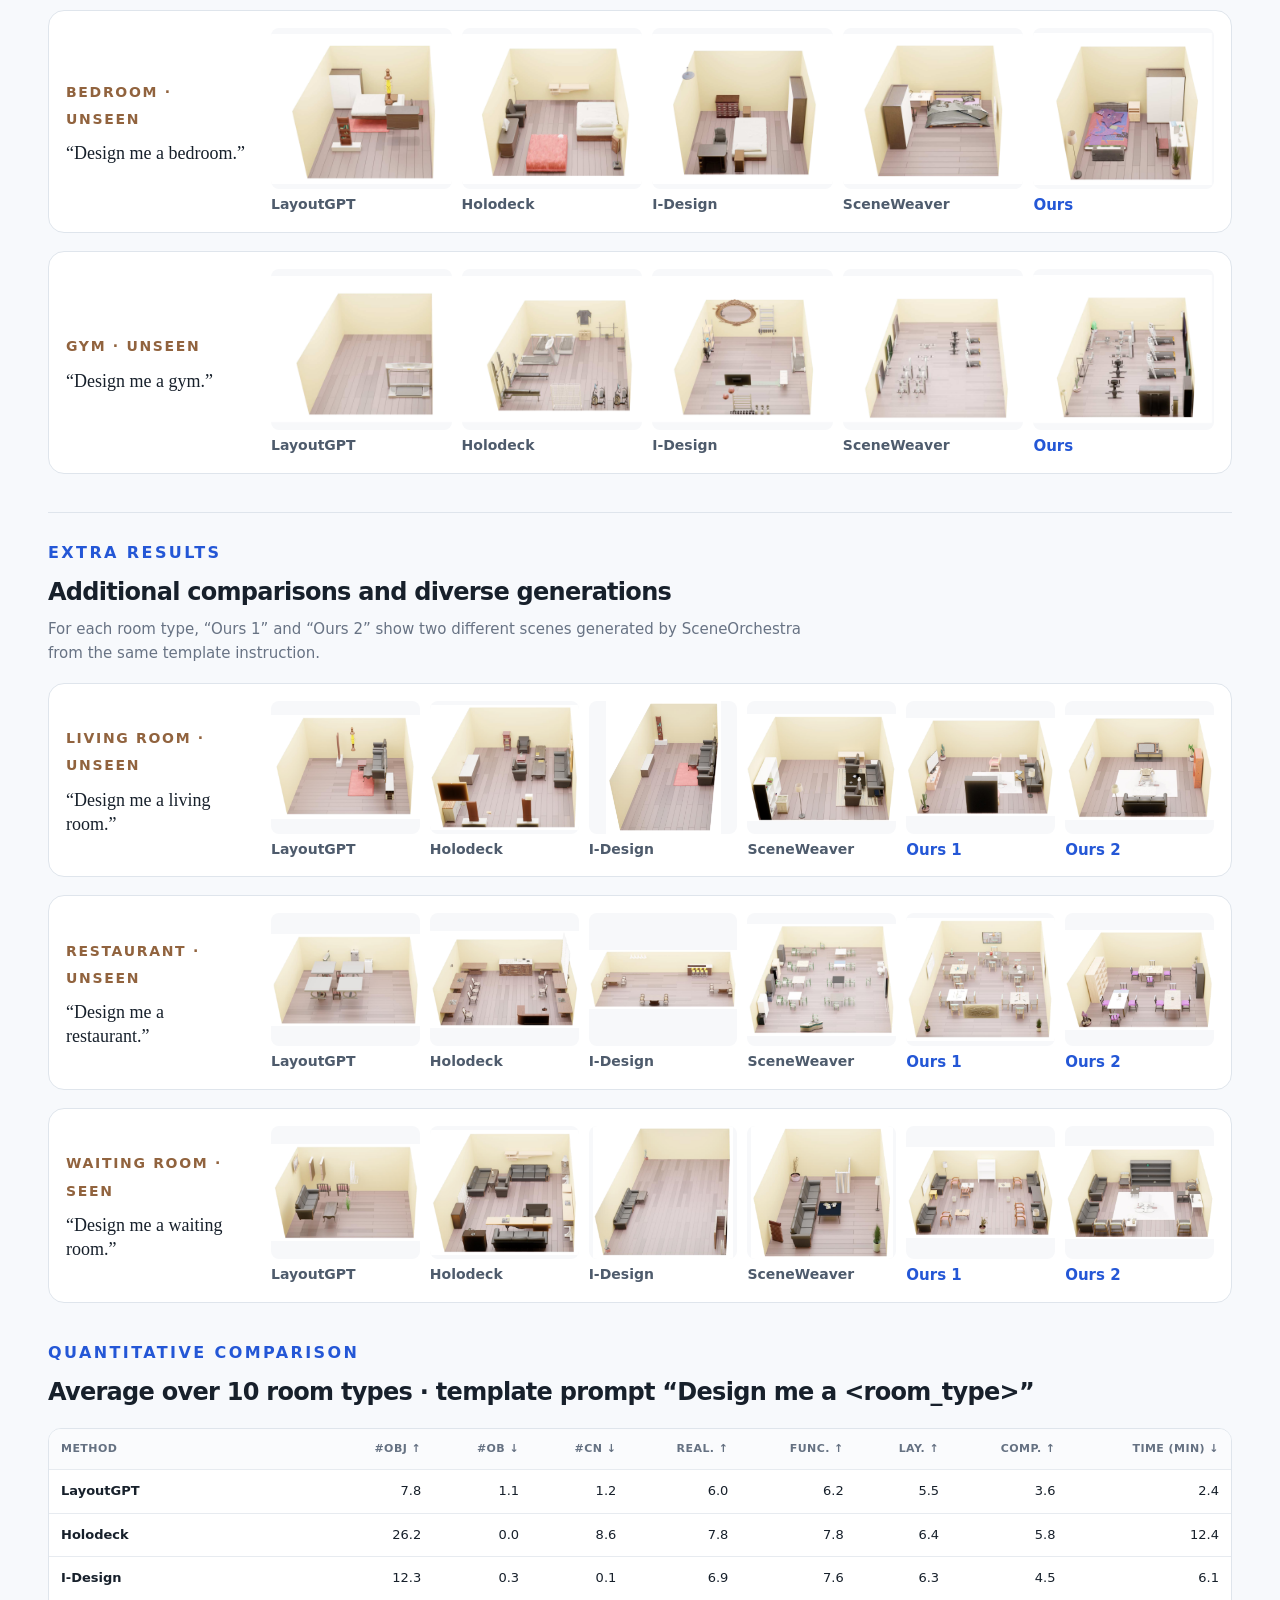
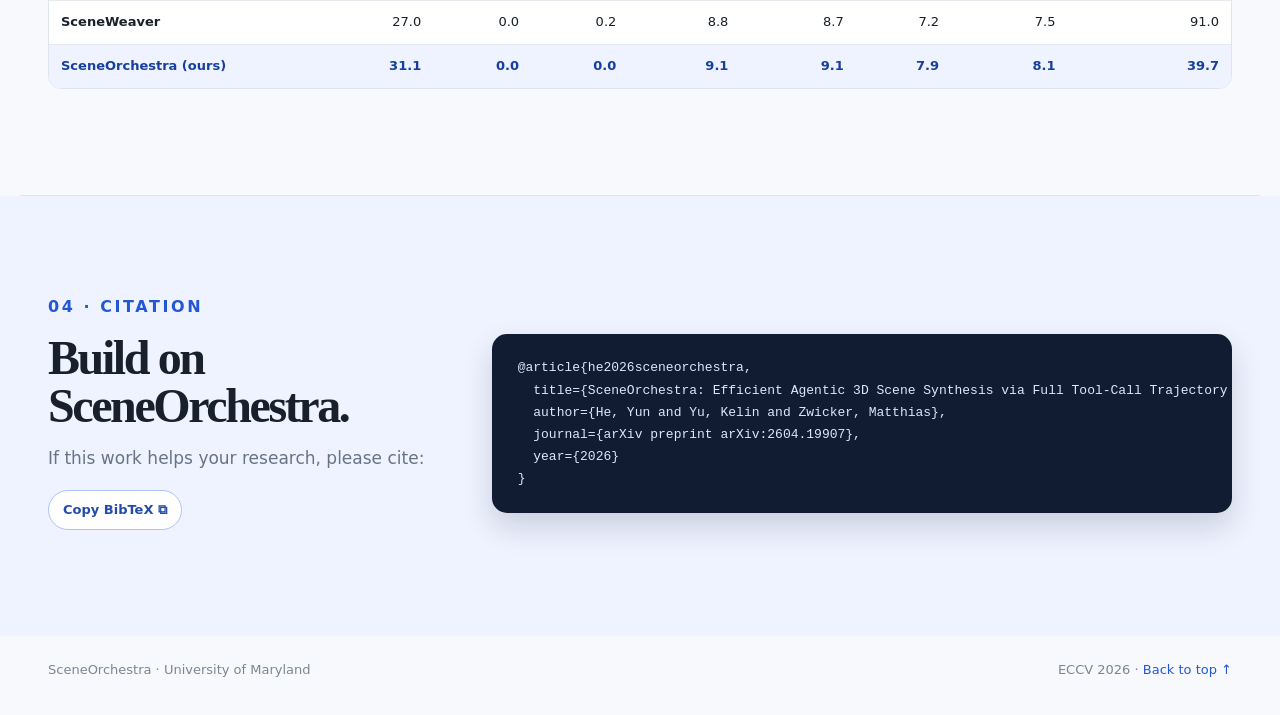
==== commit 04fe121e: "Add a Code link to the hero Points at github.com/yunhe24/sceneorchestra, alongside Paper, Poster and" ====
--- a/index.html
+++ b/index.html
@@ -25,7 +25,7 @@
         <p class="hero-sub">Generating complete tool-call trajectories for controllable, realistic, and efficient 3D scene synthesis.</p>
         <p class="authors"><strong>Yun He</strong><sup>1</sup> · <strong>Kelin Yu</strong><sup>1</sup> · <strong>Matthias Zwicker</strong><sup>1</sup></p>
         <p class="affiliation"><sup>1</sup>University of Maryland, College Park</p>
-        <div class="hero-actions"><a class="button primary" href="#method">Explore the method <span>↗</span></a><a class="button ghost" href="https://arxiv.org/abs/2604.19907" target="_blank" rel="noreferrer">Paper</a><a class="button ghost" href="poster.pdf?v=20260901-2" target="_blank" rel="noreferrer">Poster</a><a class="button ghost" href="https://www.youtube.com/watch?v=nPEjesP1ikw" target="_blank" rel="noreferrer">Video ↗</a></div>
+        <div class="hero-actions"><a class="button primary" href="#method">Explore the method <span>↗</span></a><a class="button ghost" href="https://arxiv.org/abs/2604.19907" target="_blank" rel="noreferrer">Paper</a><a class="button ghost" href="poster.html?v=20260901-4" target="_blank" rel="noreferrer">Poster</a><a class="button ghost" href="https://www.youtube.com/watch?v=nPEjesP1ikw" target="_blank" rel="noreferrer">Video ↗</a><a class="button ghost" href="https://github.com/yunhe24/sceneorchestra" target="_blank" rel="noreferrer">Code ↗</a></div>
       </div>
       <div class="hero-art" aria-label="Natural-language instruction becomes a tool-call plan">
         <div class="hero-grid"></div>
